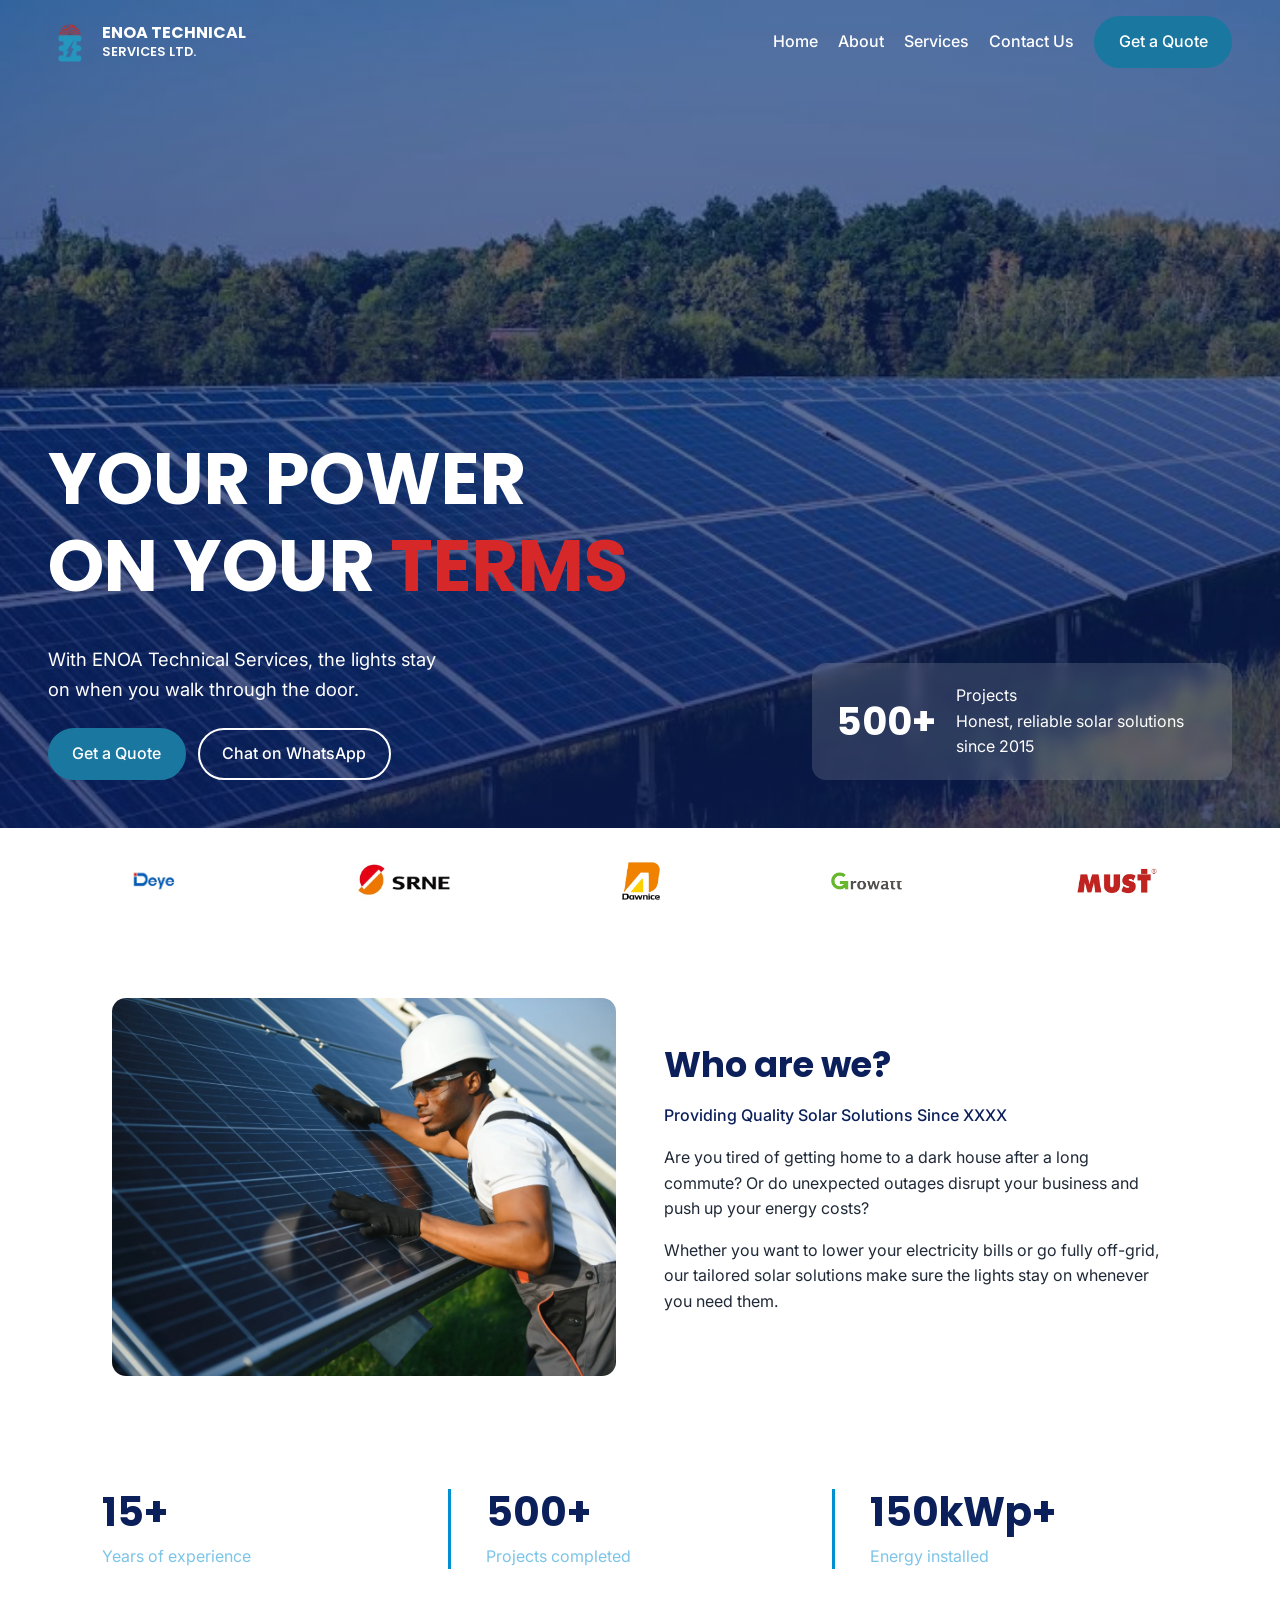
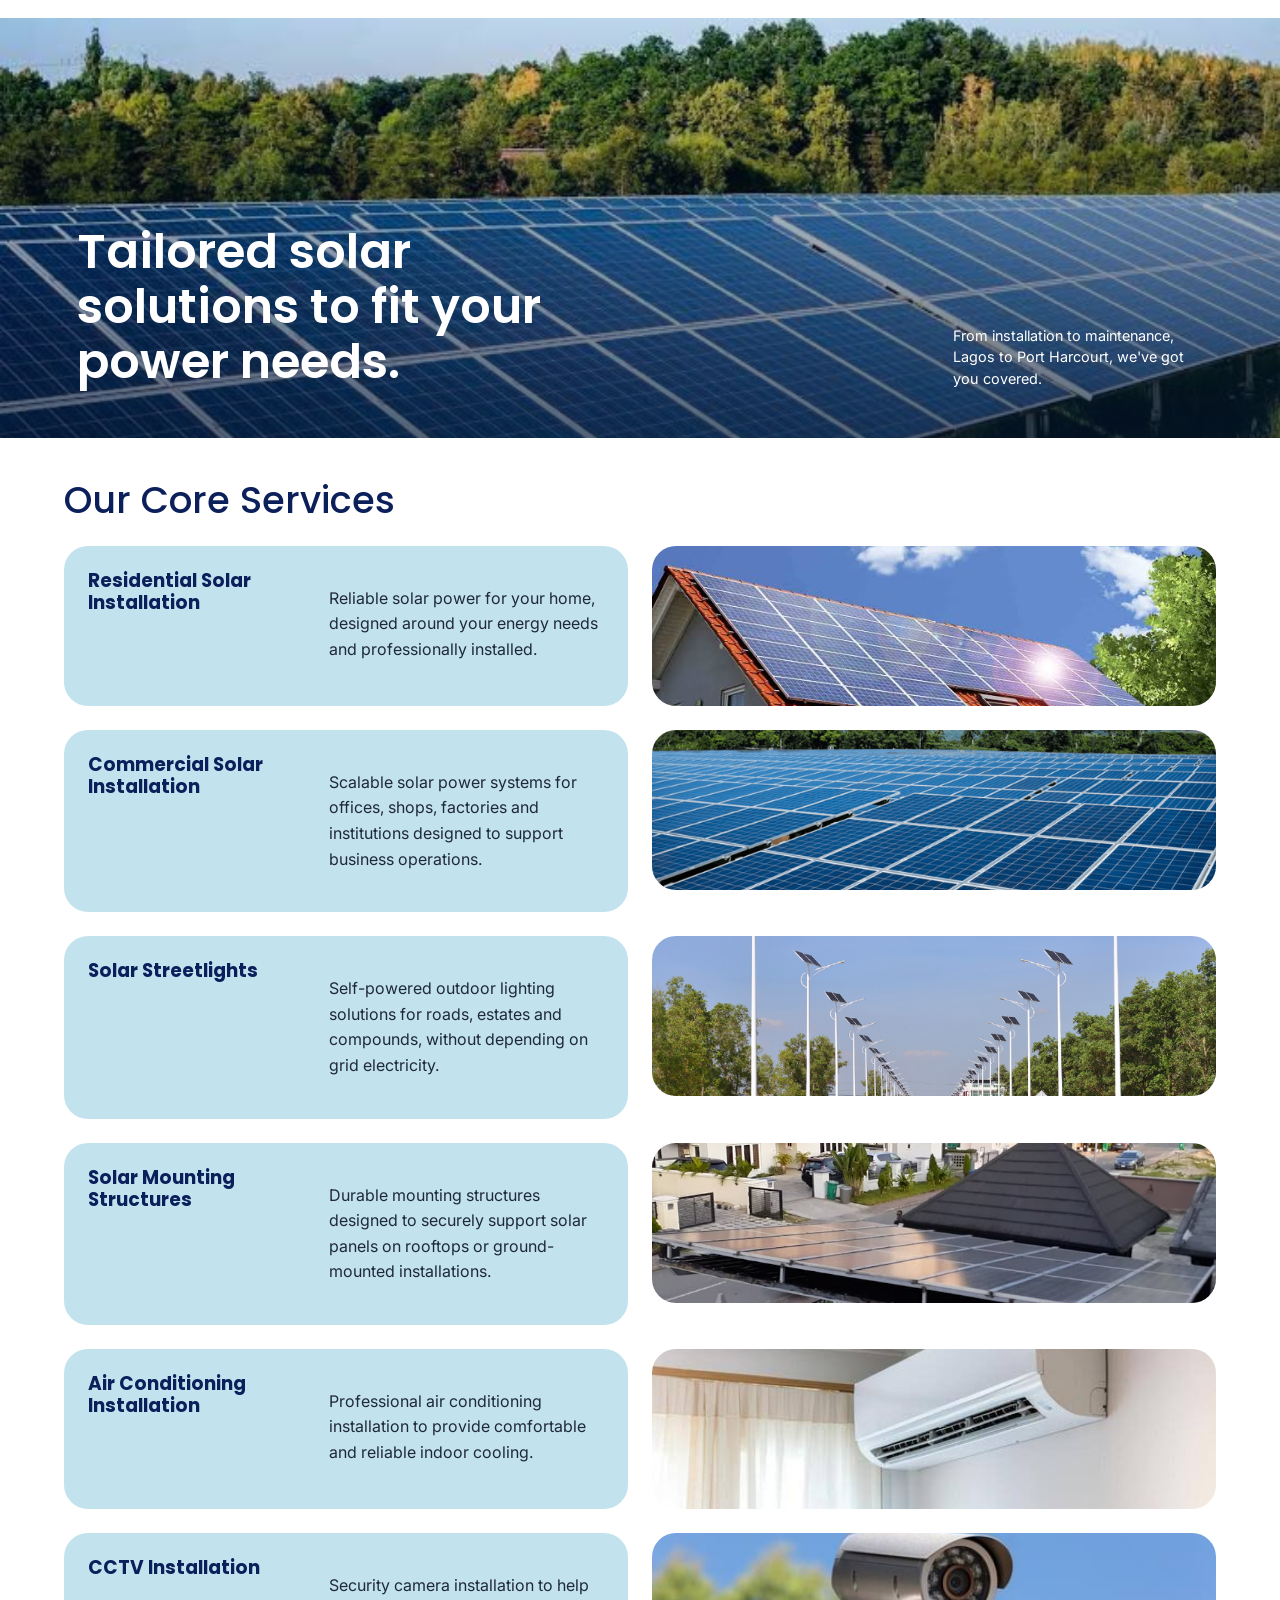
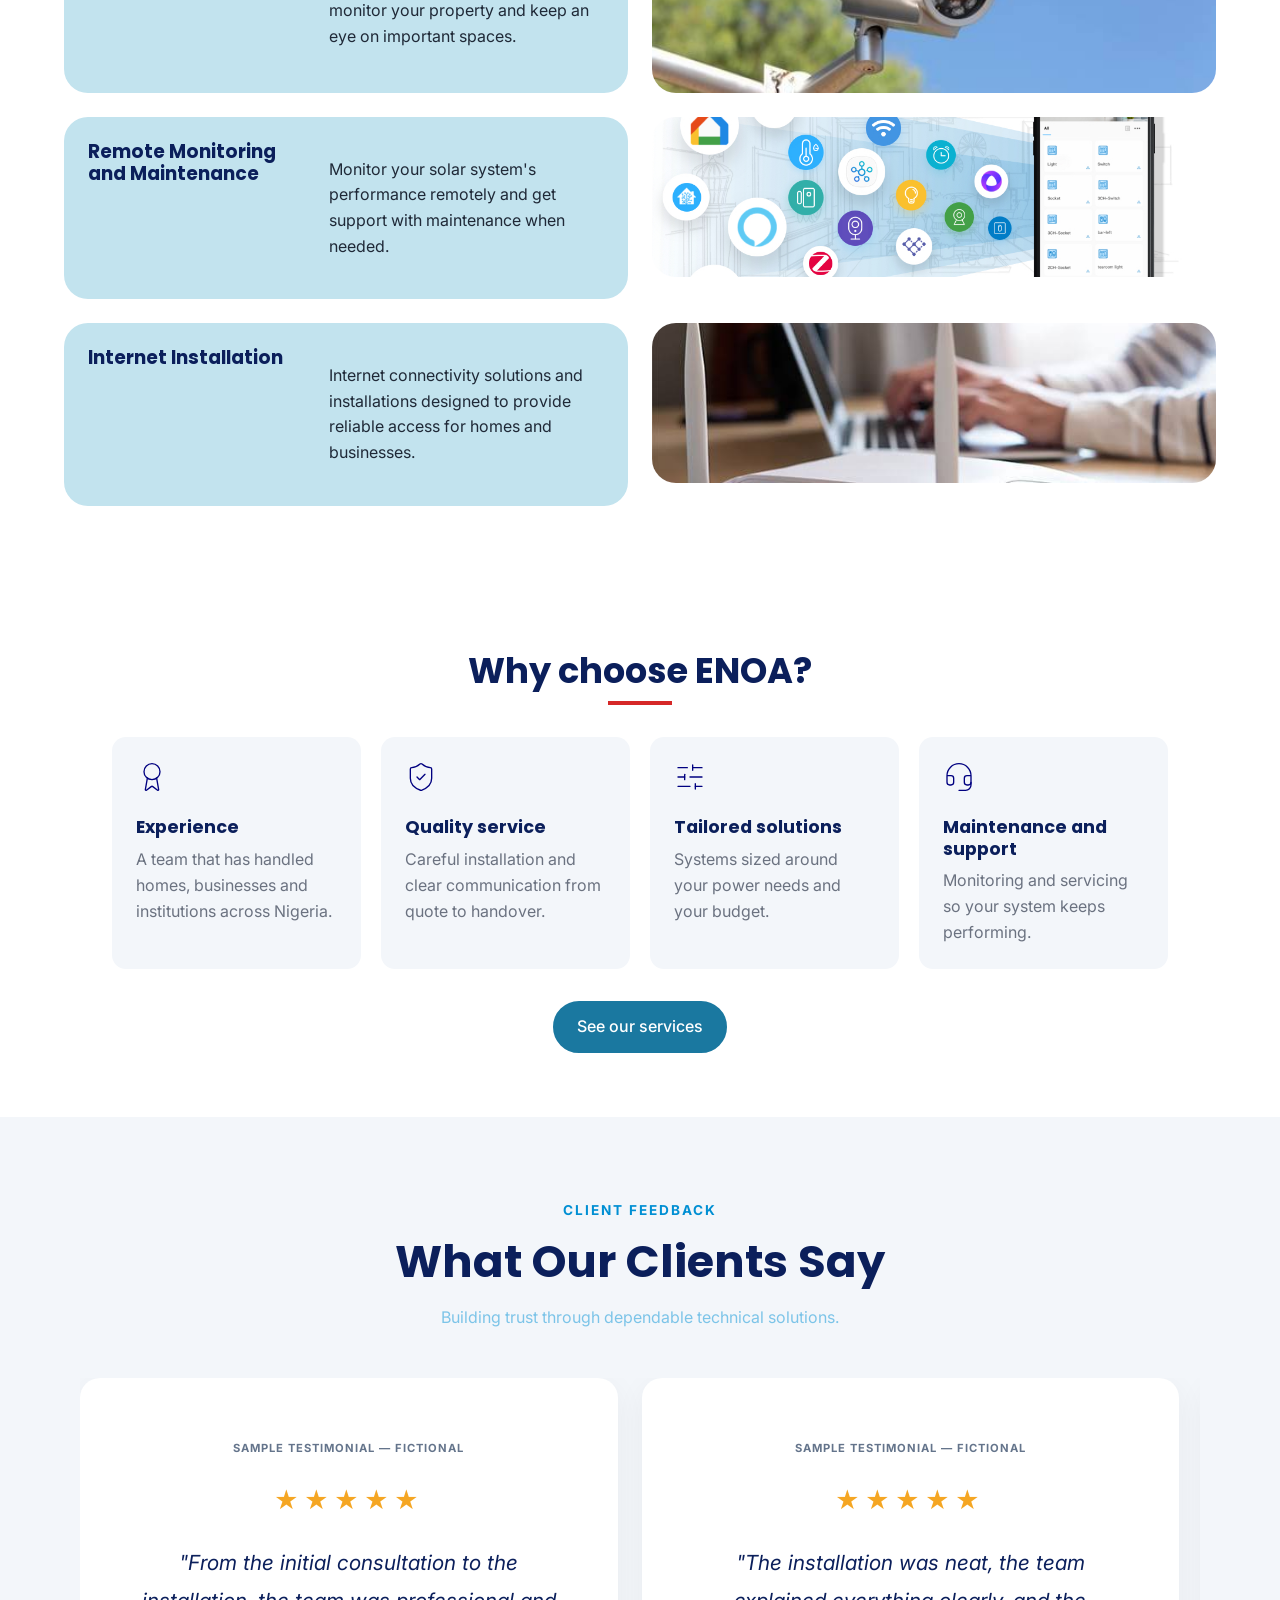
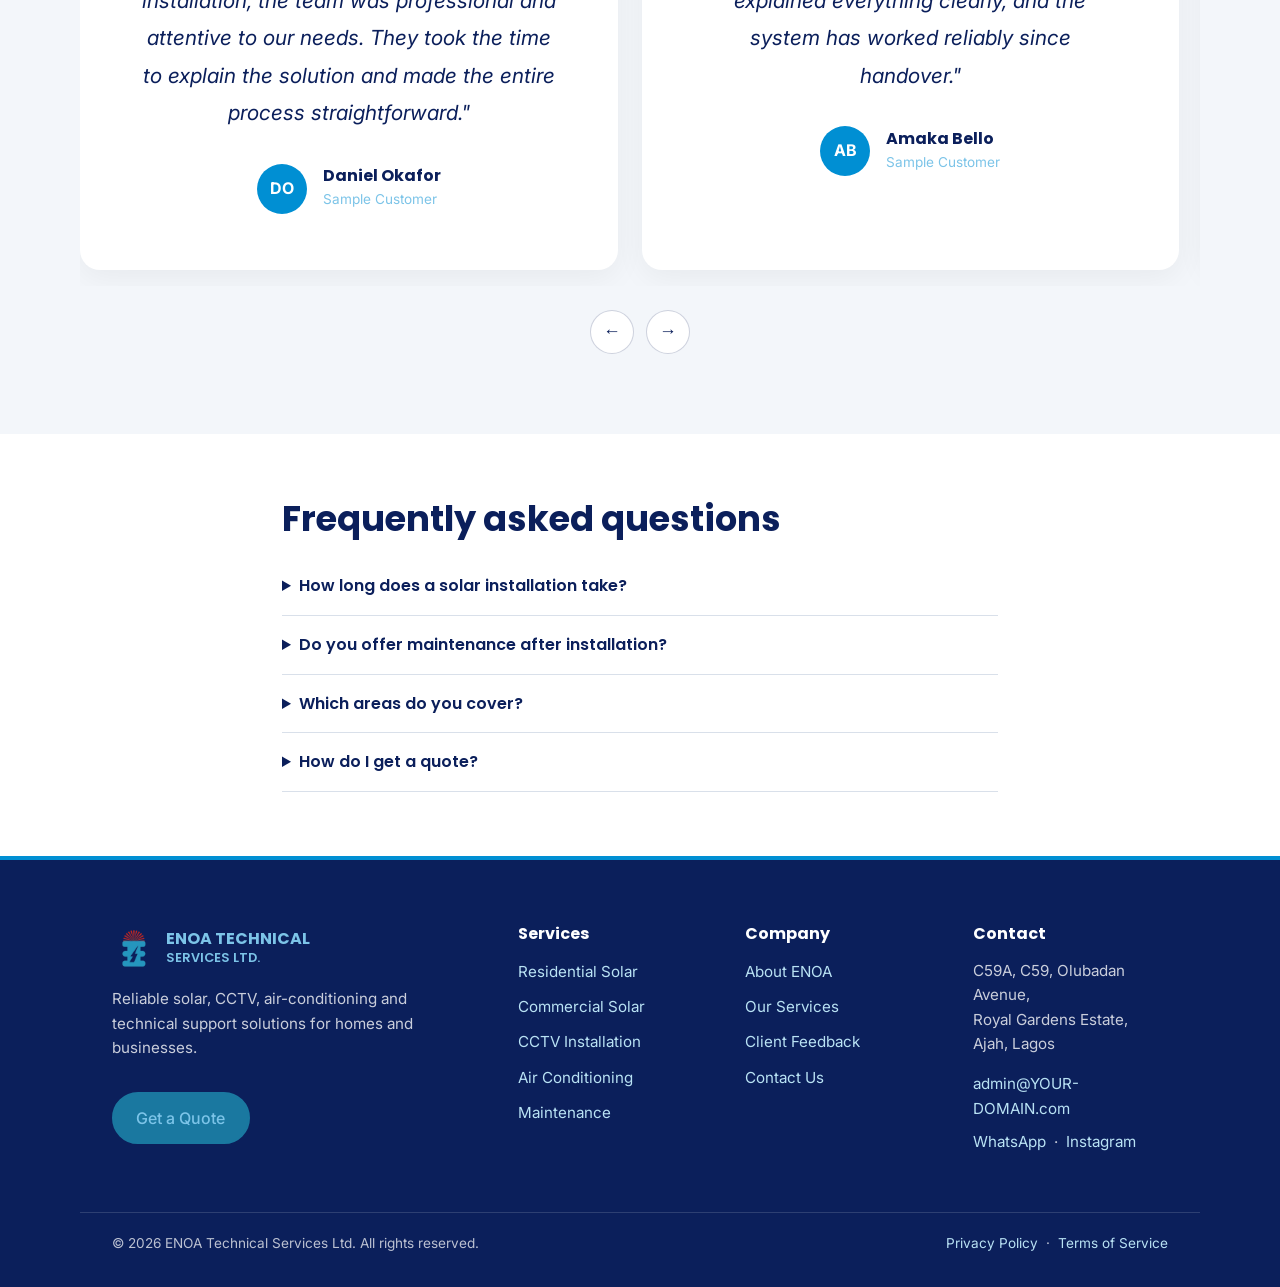
==== index.html @ 6d415948 "Add files via upload" ====
<!DOCTYPE html>
<html lang="en">
<head>
  <meta charset="UTF-8">
  <meta name="viewport" content="width=device-width, initial-scale=1">
  <title>Solar, CCTV and AC Installation in Lagos | ENOA Technical Services</title>
  <meta name="description" content="Residential and commercial solar installation in Lagos, plus CCTV, AC and maintenance. Get a free quote from ENOA Technical Services Ltd.">
  <link rel="preconnect" href="https://fonts.googleapis.com">
  <link rel="preconnect" href="https://fonts.gstatic.com" crossorigin>
  <link href="https://fonts.googleapis.com/css2?family=Inter:wght@400;500&family=Poppins:wght@600;700&display=swap" rel="stylesheet">
  <link rel="stylesheet" href="styles.css">

  <!-- CONFIRM: phone, domain and address before going live -->
  <script type="application/ld+json">
  {
    "@context": "https://schema.org",
    "@type": "LocalBusiness",
    "name": "ENOA Technical Services Ltd",
    "url": "https://YOUR-DOMAIN.com",
    "telephone": "+234-XXX-XXX-XXXX",
    "address": {
      "@type": "PostalAddress",
      "streetAddress": "C59A, C59, Olubadan Avenue, Royal Gardens Estate",
      "addressLocality": "Ajah",
      "addressRegion": "Lagos",
      "addressCountry": "NG"
    }
  }
  </script>
</head>
<body>

  <header class="site-header">
    <a class="brand" href="index.html">
      <img src="images/enoa-logo.png" alt="ENOA Technical Services logo" width="44" height="44">
      <span>ENOA TECHNICAL<br><small>SERVICES LTD.</small></span>
    </a>
    <!-- Mobile menu button -->
    <button class="menu-toggle" aria-label="Open navigation"
            aria-expanded="false" aria-controls="main-nav">
      <span></span>
      <span></span>
      <span></span>
    </button>

    <!-- Background overlay -->
    <div class="nav-overlay"></div>

    <!-- Navigation sidebar -->
    <nav id="main-nav" class="main-nav" aria-label="Main">

      <button class="menu-close" aria-label="Close navigation">
        &times;
      </button>

      <a href="index.html">Home</a>
      <a href="index.html#about">About</a>
      <a href="services.html">Services</a>
      <a href="contact.html">Contact Us</a>
      <a class="btn" href="contact.html">Get a Quote</a>

    </nav>
  </header>

  <main>
    <section class="hero">
      <div class="hero-text">
        <h1>Your power<br>on your <span>terms</span></h1>
        <p>With ENOA Technical Services, the lights stay on when you walk through the door.</p>
        <div class="hero-actions">
          <a class="btn" href="contact.html">Get a Quote</a>
          <a class="btn btn-outline" href="https://wa.me/234XXXXXXXXXX">Chat on WhatsApp</a>
        </div>
      </div>
      <!-- CONFIRM: project count and the year the company started -->
      <div class="hero-card">
        <strong>500+</strong>
        <span>Projects<br>Honest, reliable solar solutions since 2015</span>
      </div>
    </section>

    <section class="brands" aria-label="Brands we work with">
      <!-- CONFIRM: ENOA works with these brands and may show their logos -->
      <img src="images/deye-logo.jpeg" alt="Deye">
      <img src="images/srne-logo.jpeg" alt="SRNE">
      <img src="images/dawnice-logo.jpeg" alt="Dawnice">
      <img src="images/growatt-logo.jpeg" alt="Growatt">
      <img src="images/must-logo.jpeg" alt="MUST">
    </section>

    <section class="section about">
      <div class="about-image" id="about">
        <img src="images/about-img.webp" alt="ENOA technician installing solar panels on a rooftop in Lagos" loading="lazy">
      </div>
      <div class="about-text">
        <h2>Who are we?</h2>
        <!-- CONFIRM: replace this claim with something factual -->
        <p class="kicker">Providing Quality Solar Solutions Since XXXX</p>
        <p>Are you tired of getting home to a dark house after a long commute? Or do unexpected outages disrupt your business and push up your energy costs?</p>
        <p>Whether you want to lower your electricity bills or go fully off-grid, our tailored solar solutions make sure the lights stay on whenever you need them.</p>
      </div>
    </section>

    <section class="stats" aria-label="ENOA in numbers">
      <!-- CONFIRM: all three figures and the dates they are counted to -->
      <div class="stat"><strong>15+</strong><span>Years of experience</span></div>
      <div class="stat"><strong>500+</strong><span>Projects completed</span></div>
      <div class="stat"><strong>150kWp+</strong><span>Energy installed</span></div>
    </section>

    

   <section class="services" id="services">
        <!-- Services banner -->
        <div class="services-hero">
            <div class="services-hero-content">
                <p class="services-location">
                    From installation to maintenance,
                    Lagos to Port Harcourt, we've got you covered.
                </p>

                <h1>
                    Tailored solar solutions to fit
                    <span>your power needs.</span>
                </h1>
            </div>
        </div>

        <!-- Core services -->
        <div class="services-container">

            <h2 class="services-heading">Our Core Services</h2>

            <div class="services-list">

            <!-- Residential Solar -->
            <article class="service-item">
                <div class="service-description">
                <h3>Residential Solar Installation</h3>
                <p>
                    Reliable solar power for your home, designed around
                    your energy needs and professionally installed.
                </p>
                </div>

                <div class="service-image">
                <img
                    src="images/residential-solar-installation.jfif"
                    alt="Solar panels installed on a residential rooftop"
                    loading="lazy"
                >
                </div>
            </article>

      <!-- Commercial Solar -->
      <article class="service-item">
        <div class="service-description">
          <h3>Commercial Solar Installation</h3>
          <p>
            Scalable solar power systems for offices, shops,
            factories and institutions designed to support
            business operations.
          </p>
        </div>

        <div class="service-image">
          <img
            src="images/commercial-solar-installation.png"
            alt="Large commercial solar panel installation"
            loading="lazy"
          >
        </div>
      </article>

      <!-- Solar Streetlights -->
      <article class="service-item">
        <div class="service-description">
          <h3>Solar Streetlights</h3>
          <p>
            Self-powered outdoor lighting solutions for roads,
            estates and compounds, without depending on
            grid electricity.
          </p>
        </div>

        <div class="service-image">
          <img
            src="images/Solar-Street-Light.jpg"
            alt="Solar-powered streetlights"
            loading="lazy"
          >
        </div>
      </article>

      <!-- Solar Mounting Structures -->
      <article class="service-item">
        <div class="service-description">
          <h3>Solar Mounting Structures</h3>
          <p>
            Durable mounting structures designed to securely
            support solar panels on rooftops or ground-mounted
            installations.
          </p>
        </div>

        <div class="service-image">
          <img
            src="images/solar-carport.avif"
            alt="Solar panel mounting structure"
            loading="lazy"
          >
        </div>
      </article>

      <!-- AC Installation -->
      <article class="service-item">
        <div class="service-description">
          <h3>Air Conditioning Installation</h3>
          <p>
            Professional air conditioning installation to
            provide comfortable and reliable indoor cooling.
          </p>
        </div>

        <div class="service-image">
          <img
            src="images/ac-installation.jfif"
            alt="Wall-mounted air conditioning unit"
            loading="lazy"
          >
        </div>
      </article>

      <!-- CCTV -->
      <article class="service-item">
        <div class="service-description">
          <h3>CCTV Installation</h3>
          <p>
            Security camera installation to help monitor
            your property and keep an eye on important spaces.
          </p>
        </div>

        <div class="service-image">
          <img
            src="images/cctv.jfif"
            alt="Installed CCTV security cameras"
            loading="lazy"
          >
        </div>
      </article>

      <!-- Remote Monitoring -->
      <article class="service-item">
        <div class="service-description">
          <h3>Remote Monitoring and Maintenance</h3>
          <p>
            Monitor your solar system's performance remotely
            and get support with maintenance when needed.
          </p>
        </div>

        <div class="service-image">
          <img
            src="images/eWeLink-Camera-Plan.webp"
            alt="Solar system remote monitoring interface"
            loading="lazy"
          >
        </div>
      </article>

      <!-- Internet Installation -->
      <article class="service-item">
        <div class="service-description">
          <h3>Internet Installation</h3>
          <p>
            Internet connectivity solutions and installations
            designed to provide reliable access for homes
            and businesses.
          </p>
        </div>

        <div class="service-image">
          <img
            src="images/internet-installation.jfif"
            alt="Internet networking equipment installation"
            loading="lazy"
          >
        </div>
      </article>

    </div>
  </div>

</section>

    <section class="section why">
      <h2>Why choose ENOA?</h2>
      <div class="cards">
        <article>
            <img src="images/icons/award.svg" alt="Experience" style="margin-bottom: 1.5rem;">
            <h3>Experience</h3>
            <p>A team that has handled homes, businesses and institutions across Nigeria.</p>
        </article>

        <article>
            <img src="images/icons/shield-check.svg" alt="Quality" style="margin-bottom: 1.5rem;">
            <h3>Quality service</h3>
            <p>Careful installation and clear communication from quote to handover.</p>
        </article>

        <article>
            <img src="images/icons/sliders-horizontal.svg" alt="Customized" style="margin-bottom: 1.5rem;">
            <h3>Tailored solutions</h3>
            <p>Systems sized around your power needs and your budget.</p>
        </article>

        <article>
            <img src="images/icons/headset.svg" alt="Support" style="margin-bottom: 1.5rem;">
            <h3>Maintenance and support</h3>
            <p>Monitoring and servicing so your system keeps performing.</p>
        </article>
      </div>
      <a class="btn" href="services.html">See our services</a>
    </section>

   <section class="testimonials" id="testimonials">
  <div class="testimonial-heading">
    <span class="section-label">CLIENT FEEDBACK</span>
    <h2>What Our Clients Say</h2>
    <p>Building trust through dependable technical solutions.</p>
  </div>

  <div class="testimonial-carousel">
    <ul class="testimonial-track" id="testimonial-track" tabindex="0" aria-label="Client testimonials">

      <li class="testimonial-card">
        <span class="sample-label">SAMPLE TESTIMONIAL — FICTIONAL</span>
        <div class="testimonial-stars" aria-label="5 out of 5 stars">★★★★★</div>
        <blockquote>
          "From the initial consultation to the installation, the team was
          professional and attentive to our needs. They took the time to
          explain the solution and made the entire process straightforward."
        </blockquote>
        <div class="testimonial-author">
          <div class="author-avatar">DO</div>
          <div class="author-info">
            <h3>Daniel Okafor</h3>
            <p>Sample Customer</p>
          </div>
        </div>
      </li>

      <li class="testimonial-card">
        <span class="sample-label">SAMPLE TESTIMONIAL — FICTIONAL</span>
        <div class="testimonial-stars" aria-label="5 out of 5 stars">★★★★★</div>
        <blockquote>
          "The installation was neat, the team explained everything clearly,
          and the system has worked reliably since handover."
        </blockquote>
        <div class="testimonial-author">
          <div class="author-avatar">AB</div>
          <div class="author-info">
            <h3>Amaka Bello</h3>
            <p>Sample Customer</p>
          </div>
        </div>
      </li>

      <li class="testimonial-card">
        <span class="sample-label">SAMPLE TESTIMONIAL — FICTIONAL</span>
        <div class="testimonial-stars" aria-label="5 out of 5 stars">★★★★★</div>
        <blockquote>
          "Our energy costs have reduced noticeably, and the support after
          installation has been excellent."
        </blockquote>
        <div class="testimonial-author">
          <div class="author-avatar">CE</div>
          <div class="author-info">
            <h3>Chidi Eze</h3>
            <p>Sample Customer</p>
          </div>
        </div>
      </li>

      <li class="testimonial-card">
        <span class="sample-label">SAMPLE TESTIMONIAL — FICTIONAL</span>
        <div class="testimonial-stars" aria-label="5 out of 5 stars">★★★★★</div>
        <blockquote>
          "They designed a system around our actual usage rather than selling
          us the largest package. Very professional service."
        </blockquote>
        <div class="testimonial-author">
          <div class="author-avatar">FN</div>
          <div class="author-info">
            <h3>Fatima Nwosu</h3>
            <p>Sample Customer</p>
          </div>
        </div>
      </li>

      <li class="testimonial-card">
        <span class="sample-label">SAMPLE TESTIMONIAL — FICTIONAL</span>
        <div class="testimonial-stars" aria-label="5 out of 5 stars">★★★★★</div>
        <blockquote>
          "The CCTV installation was completed quickly and the picture quality
          is excellent. We feel much more secure."
        </blockquote>
        <div class="testimonial-author">
          <div class="author-avatar">GA</div>
          <div class="author-info">
            <h3>George Adeyemi</h3>
            <p>Sample Customer</p>
          </div>
        </div>
      </li>

      <li class="testimonial-card">
        <span class="sample-label">SAMPLE TESTIMONIAL — FICTIONAL</span>
        <div class="testimonial-stars" aria-label="5 out of 5 stars">★★★★★</div>
        <blockquote>
          "Communication was clear from the site visit to commissioning. We
          always knew what was happening and when."
        </blockquote>
        <div class="testimonial-author">
          <div class="author-avatar">HO</div>
          <div class="author-info">
            <h3>Hauwa Ojo</h3>
            <p>Sample Customer</p>
          </div>
        </div>
      </li>

      <li class="testimonial-card">
        <span class="sample-label">SAMPLE TESTIMONIAL — FICTIONAL</span>
        <div class="testimonial-stars" aria-label="5 out of 5 stars">★★★★★</div>
        <blockquote>
          "Our office no longer loses productive hours during outages. The
          solar backup has been a major improvement."
        </blockquote>
        <div class="testimonial-author">
          <div class="author-avatar">IK</div>
          <div class="author-info">
            <h3>Ibrahim Kolo</h3>
            <p>Sample Customer</p>
          </div>
        </div>
      </li>

      <li class="testimonial-card">
        <span class="sample-label">SAMPLE TESTIMONIAL — FICTIONAL</span>
        <div class="testimonial-stars" aria-label="5 out of 5 stars">★★★★★</div>
        <blockquote>
          "The team was punctual, tidy, and respectful of our property. The
          final installation looks great."
        </blockquote>
        <div class="testimonial-author">
          <div class="author-avatar">JM</div>
          <div class="author-info">
            <h3>Joy Mensah</h3>
            <p>Sample Customer</p>
          </div>
        </div>
      </li>

      <li class="testimonial-card">
        <span class="sample-label">SAMPLE TESTIMONIAL — FICTIONAL</span>
        <div class="testimonial-stars" aria-label="5 out of 5 stars">★★★★★</div>
        <blockquote>
          "Their maintenance support gives us confidence that the system will
          continue performing well long after installation."
        </blockquote>
        <div class="testimonial-author">
          <div class="author-avatar">KT</div>
          <div class="author-info">
            <h3>Kunle Taiwo</h3>
            <p>Sample Customer</p>
          </div>
        </div>
      </li>

      <li class="testimonial-card">
        <span class="sample-label">SAMPLE TESTIMONIAL — FICTIONAL</span>
        <div class="testimonial-stars" aria-label="5 out of 5 stars">★★★★★</div>
        <blockquote>
          "A reliable company with practical advice. They helped us choose a
          solution that fits both our needs and budget."
        </blockquote>
        <div class="testimonial-author">
          <div class="author-avatar">LB</div>
          <div class="author-info">
            <h3>Linda Bassey</h3>
            <p>Sample Customer</p>
          </div>
        </div>
      </li>

    </ul>
  </div>

  <div class="testimonial-controls">
    <button
      type="button"
      class="carousel-button"
      data-carousel-prev
      aria-label="Previous testimonial"
    >
      ←
    </button>

    <button
      type="button"
      class="carousel-button"
      data-carousel-next
      aria-label="Next testimonial"
    >
      →
    </button>
  </div>
</section>

    <section class="section faq">
      <h2>Frequently asked questions</h2>
      <!-- CONFIRM: replace these sample answers with the boss's real answers -->
      <details>
        <summary>How long does a solar installation take?</summary>
        <p>It depends on the size of the system. We confirm the timeline in your quote after a site visit.</p>
      </details>
      <details>
        <summary>Do you offer maintenance after installation?</summary>
        <p>Yes. We provide servicing and remote monitoring so your system keeps performing.</p>
      </details>
      <details>
        <summary>Which areas do you cover?</summary>
        <p>We are based in Lagos and handle projects across Nigeria.</p>
      </details>
      <details>
        <summary>How do I get a quote?</summary>
        <p>Use the Get a Quote button or message us on WhatsApp, and we will arrange a site visit.</p>
      </details>
    </section>
  </main>

  <footer class="site-footer">
  <div class="footer-main">

    <div class="footer-brand">
      <a class="brand" href="index.html">
        <img
          src="images/enoa-logo.png"
          alt="ENOA Technical Services logo"
          width="44"
          height="44"
        >
        <span>
          ENOA TECHNICAL<br>
          <small>SERVICES LTD.</small>
        </span>
      </a>

      <p class="footer-tagline">
        Reliable solar, CCTV, air-conditioning and technical
        support solutions for homes and businesses.
      </p>

      <a class="btn footer-cta" href="contact.html">Get a Quote</a>
    </div>

    <nav class="footer-nav" aria-label="Footer">
      <div class="footer-column">
        <h3>Services</h3>
        <ul>
          <li><a href="services.html">Residential Solar</a></li>
          <li><a href="services.html">Commercial Solar</a></li>
          <li><a href="services.html">CCTV Installation</a></li>
          <li><a href="services.html">Air Conditioning</a></li>
          <li><a href="services.html">Maintenance</a></li>
        </ul>
      </div>

      <div class="footer-column">
        <h3>Company</h3>
        <ul>
          <li><a href="index.html#about">About ENOA</a></li>
          <li><a href="services.html">Our Services</a></li>
          <li><a href="index.html#testimonials">Client Feedback</a></li>
          <li><a href="contact.html">Contact Us</a></li>
        </ul>
      </div>

      <div class="footer-column">
        <h3>Contact</h3>
        <address>
          C59A, C59, Olubadan Avenue,<br>
          Royal Gardens Estate,<br>
          Ajah, Lagos
        </address>

        <p>
          <a href="mailto:admin@YOUR-DOMAIN.com">admin@YOUR-DOMAIN.com</a>
        </p>

        <p class="footer-social">
          <a href="https://wa.me/234XXXXXXXXXX">WhatsApp</a>
          <span aria-hidden="true">·</span>
          <a href="https://instagram.com/enoatechnicalservices">Instagram</a>
        </p>
      </div>
    </nav>

  </div>

  <div class="footer-bottom">
    <p>© <span id="year">2026</span> ENOA Technical Services Ltd. All rights reserved.</p>
    <p class="footer-legal">
      <a href="#">Privacy Policy</a>
      <span aria-hidden="true">·</span>
      <a href="#">Terms of Service</a>
    </p>
  </div>
</footer>
  <script src="script.js" defer></script>
</body>
</html>
---- styles.css ----
/* =========================================
   ENOA — Global styles
========================================= */

:root {
  --navy: #0B1F5B;
  --blue: #1A78A0;
  --blue-bright: #008FD3;
  --red: #D62828;
  --text: #1F2937;
  --muted: #6B7280;
  --light: #F3F6FA;
  --light-blue: #C2E3EE;
  --white: #FFFFFF;
  --link-dark: #7CC4E8;
  --link-on-dark: #B9E2F4;
  --border: #D9E0EA;
  --font-heading: 'Poppins', Arial, sans-serif;
  --font-body: 'Inter', Arial, sans-serif;
  --radius: 14px;
  --radius-large: 24px;
  --max: 1120px;
  --max-wide: 1400px;
  --gutter: clamp(1.5rem, 6vw, 5rem);
}


/* =========================================
   Base
========================================= */

*,
*::before,
*::after {
  box-sizing: border-box;
}

html {
  scroll-behavior: smooth;
}

body {
  margin: 0;
  font-family: var(--font-body);
  color: var(--text);
  background: var(--white);
  line-height: 1.6;
}

img {
  max-width: 100%;
  height: auto;
  display: block;
}

a {
  color: var(--blue);
}

h1,
h2,
h3 {
  font-family: var(--font-heading);
  color: var(--navy);
  line-height: 1.2;
  margin: 0 0 .5em;
}

h2 {
  font-size: clamp(1.6rem, 3vw, 2.2rem);
}

:focus-visible {
  outline: 3px solid var(--red);
  outline-offset: 2px;
}


/* =========================================
   Buttons
========================================= */

.btn {
  display: inline-block;
  padding: .7em 1.4em;
  border-radius: 999px;
  background: var(--blue);
  color: var(--white);
  font-weight: 500;
  text-decoration: none;
  border: 2px solid var(--blue);
  transition: background .2s, border-color .2s;
}

.btn:hover {
  background: var(--navy);
  border-color: var(--navy);
}

.btn-outline {
  background: transparent;
  border-color: var(--white);
}


/* =========================================
   Header and navigation
========================================= */

.site-header {
  position: absolute;
  inset: 0 0 auto 0;
  z-index: 10;
  display: flex;
  align-items: center;
  justify-content: space-between;
  flex-wrap: wrap;
  gap: .75rem;
  padding: 1rem clamp(1rem, 4vw, 3rem);
}

.brand {
  display: flex;
  align-items: center;
  gap: .6rem;
  color: var(--white);
  text-decoration: none;
  font-family: var(--font-heading);
  font-weight: 700;
  line-height: 1.1;
}

.brand small {
  font-weight: 600;
  font-size: .8em;
}

.site-header nav {
  display: flex;
  align-items: center;
  flex-wrap: wrap;
  gap: 1.25rem;
}

/* Navigation links: desktop and mobile */
.site-header .main-nav a:not(.btn) {
  color: var(--white);
  text-decoration: none;
  font-weight: 500;
  transition: color .3s ease;
}

.site-header .main-nav a:not(.btn):hover {
  color: var(--blue);
  text-decoration: none;
}

header nav a,
header nav a:hover,
header nav a:focus,
header nav a:active {
  text-decoration: none;
}


/* Mobile navigation */
.menu-toggle,
.menu-close,
.nav-overlay {
  display: none;
}

@media (max-width: 768px) {
  .menu-toggle {
    display: flex;
    flex-direction: column;
    justify-content: center;
    gap: 6px;
    width: 42px;
    height: 42px;
    padding: 8px;
    background: transparent;
    border: none;
    cursor: pointer;
    z-index: 1001;
  }

  .menu-toggle span {
    display: block;
    width: 26px;
    height: 3px;
    background: var(--navy);
    border-radius: 3px;
  }

  .nav-overlay {
    display: block;
    position: fixed;
    inset: 0;
    background: rgba(0, 0, 0, .5);
    z-index: 1000;
    opacity: 0;
    visibility: hidden;
    transition: opacity .3s ease, visibility .3s ease;
  }

  .main-nav {
    position: fixed;
    top: 0;
    right: 0;
    width: min(80%, 320px);
    height: 100dvh;
    padding: 5rem 2rem 2rem;
    background: var(--white);
    display: flex;
    flex-direction: column;
    align-items: flex-start;
    gap: 1.8rem;
    z-index: 1002;
    transform: translateX(100%);
    transition: transform .3s ease;
  }

  .main-nav a {
    color: var(--navy);
    text-decoration: none;
    font-size: 1rem;
  }

  .site-header .main-nav a:not(.btn) {
    color: var(--navy);
  }

  .site-header .main-nav a:not(.btn):hover {
    color: var(--blue);
  }

  .menu-close {
    display: block;
    position: absolute;
    top: 1.2rem;
    right: 1.5rem;
    background: none;
    border: none;
    font-size: 2rem;
    color: var(--navy);
    cursor: pointer;
  }

  .main-nav.active {
    transform: translateX(0);
  }

  .nav-overlay.active {
    opacity: 1;
    visibility: visible;
  }

  .main-nav .btn {
    display: inline-block;
    margin-top: .5rem;
  }

  body.nav-open {
    overflow: hidden;
  }
}


/* =========================================
   Home hero
========================================= */

.hero {
  position: relative;
  min-height: 92vh;
  display: flex;
  align-items: flex-end;
  justify-content: space-between;
  flex-wrap: wrap;
  gap: 2rem;
  padding: 8rem clamp(1rem, 4vw, 3rem) 3rem;
  background:
    linear-gradient(180deg, rgba(11, 31, 91, .55) 0%, rgba(11, 31, 91, .75) 100%),
    url('images/services-hero-img.jfif') center / cover no-repeat;
  color: var(--white);
}

.hero h1 {
  color: var(--white);
  font-size: clamp(2.4rem, 7vw, 4.5rem);
  text-transform: uppercase;
}

.hero h1 span {
  color: var(--red);
}

.hero p {
  max-width: 34ch;
  font-size: 1.15rem;
}

.hero-actions {
  display: flex;
  flex-wrap: wrap;
  gap: .75rem;
  margin-top: 1.5rem;
}

.hero-card {
  display: flex;
  align-items: center;
  gap: 1.25rem;
  padding: 1.25rem 1.5rem;
  max-width: 420px;
  border-radius: var(--radius);
  background: rgba(255, 255, 255, .14);
  backdrop-filter: blur(6px);
}

.hero-card strong {
  font-family: var(--font-heading);
  font-size: 2.4rem;
}


/* =========================================
   Brands
========================================= */

.brands {
  display: flex;
  flex-wrap: wrap;
  align-items: center;
  justify-content: space-around;
  gap: 1.5rem;
  padding: 2rem clamp(1rem, 4vw, 3rem);
}

.brands img {
  height: 42px;
  width: auto;
}


/* =========================================
   Sections
========================================= */

.section {
  max-width: var(--max);
  margin: 0 auto;
  padding: 4rem clamp(1rem, 4vw, 2rem);
}

.about {
  display: grid;
  grid-template-columns: 1fr 1fr;
  gap: 3rem;
  align-items: center;
}

.about-image img {
  border-radius: var(--radius);
  aspect-ratio: 4 / 3;
  object-fit: cover;
  width: 100%;
}

.kicker {
  font-weight: 500;
  color: var(--navy);
}


/* =========================================
   Stats
========================================= */

.stats {
  display: grid;
  grid-template-columns: repeat(3, 1fr);
  align-items: center;
  padding: 3rem clamp(1.5rem, 5vw, 4rem);
  background: var(--white);
  color: var(--navy);
  text-align: left;
}

.stat {
  position: relative;
  padding: 0 clamp(1rem, 3vw, 2.5rem);
}

.stat:not(:first-child)::before {
  content: "";
  position: absolute;
  left: 0;
  top: 50%;
  transform: translateY(-50%);
  height: 5rem;
  width: 3px;
  background: var(--blue-bright);
}

.stat strong {
  display: block;
  font-family: var(--font-heading);
  font-size: clamp(2rem, 4vw, 2.5rem);
  line-height: 1.2;
  margin-bottom: .5rem;
}

.stat span {
  display: block;
  color: var(--link-dark);
  font-size: 1rem;
}


/* =========================================
   Why choose
========================================= */

.why {
  text-align: center;
}

.why h2::after {
  content: "";
  display: block;
  width: 64px;
  height: 4px;
  margin: .6rem auto 0;
  background: var(--red);
}

.cards {
  display: grid;
  grid-template-columns: repeat(auto-fit, minmax(220px, 1fr));
  gap: 1.25rem;
  margin: 2rem 0;
  text-align: left;
}

.cards article {
  padding: 1.5rem;
  background: var(--light);
  border-radius: var(--radius);
}

.cards h3 {
  font-size: 1.1rem;
}

.cards p {
  margin: 0;
  color: var(--muted);
}


/* =========================================
   FAQ
========================================= */

.faq {
  max-width: 780px;
}

.faq details {
  border-bottom: 1px solid var(--border);
  padding: 1rem 0;
}

.faq summary {
  cursor: pointer;
  font-family: var(--font-heading);
  font-weight: 600;
  color: var(--navy);
}

.faq details p {
  margin: .75rem 0 0;
  color: var(--muted);
}


/* =========================================
   Footer
========================================= */

.site-footer {
  display: grid;
  grid-template-columns: repeat(auto-fit, minmax(200px, 1fr));
  gap: 2rem;
  padding: 3rem clamp(1rem, 4vw, 3rem);
  background: var(--navy);
  color: var(--white);
}

.site-footer h3 {
  color: var(--white);
  font-size: 1rem;
}

.site-footer p {
  margin: 0;
}

.site-footer a {
  color: var(--link-dark);
}


/* =========================================
   Services section
========================================= */

.services {
  width: 100%;
  background: var(--white);
}

.services-hero {
  position: relative;
  min-height: 420px;
  display: flex;
  align-items: flex-end;
  padding: 3rem clamp(1.5rem, 6vw, 5rem);
  background:
    linear-gradient(to top, rgba(5, 25, 50, .65), rgba(5, 25, 50, .05)),
    url("images/services-hero-img.jfif");
  background-size: cover;
  background-position: center;
  color: var(--white);
}

.services-hero-content {
  width: 100%;
  display: flex;
  align-items: flex-end;
  justify-content: space-between;
  gap: 2rem;
}

.services-hero h1 {
  max-width: 550px;
  font-family: var(--font-heading);
  font-size: clamp(2rem, 4vw, 3rem);
  font-weight: 600;
  line-height: 1.15;
  margin: 0;
  color: var(--white);
}

.services-hero h2 span {
  display: block;
}

.services-location {
  max-width: 250px;
  font-size: .9rem;
  line-height: 1.5;
  margin: 0;
  order: 2;
}

.services-container {
  max-width: var(--max-wide);
  margin: 0 auto;
  padding: 1rem clamp(1.5rem, 5vw, 4rem) 5rem;
}

.services-heading {
  font-family: var(--font-heading);
  font-size: clamp(1.8rem, 3vw, 2.3rem);
  font-weight: 500;
  color: var(--navy);
  margin: 1.5rem 0;
}

.services-list {
  display: flex;
  flex-direction: column;
  gap: 1.5rem;
}

.service-item {
  display: grid;
  grid-template-columns: 1fr 1fr;
  gap: 1.5rem;
  align-items: start;
}

.service-description {
  display: grid;
  grid-template-columns: .9fr 1.1fr;
  align-items: start;
  gap: 1rem;
  min-height: 160px;
  background: var(--light-blue);
  padding: 1.5rem;
  border-radius: var(--radius-large);
}

.service-image {
  width: 100%;
  height: 160px;
  overflow: hidden;
  border-radius: var(--radius-large);
}

.service-image img {
  display: block;
  width: 100%;
  height: 100%;
  object-fit: cover;
  transition: transform .4s ease;
}

.service-image:hover img {
  transform: scale(1.04);
}


/* =========================================
   Testimonials
========================================= */

.testimonials {
  padding: 5rem clamp(1.5rem, 6vw, 5rem);
  background: var(--light);
  color: var(--navy);
  text-align: center;
}

.testimonial-heading {
  max-width: 650px;
  margin: 0 auto 3rem;
}

.section-label {
  color: var(--blue-bright);
  font-size: .85rem;
  font-weight: 700;
  letter-spacing: 2px;
}

.testimonial-heading h2 {
  font-family: var(--font-heading);
  font-size: clamp(2rem, 4vw, 2.8rem);
  margin: .75rem 0;
}

.testimonial-heading p {
  color: var(--link-dark);
  line-height: 1.6;
}

.testimonial-card {
  max-width: 800px;
  margin: 0 auto;
  padding: clamp(2rem, 5vw, 3.5rem);
  background: var(--white);
  border-radius: 20px;
  box-shadow: 0 8px 30px rgba(0, 0, 0, .05);
}

.sample-label {
  display: inline-block;
  margin-bottom: 1.5rem;
  color: #64748B;
  font-size: .7rem;
  font-weight: 700;
  letter-spacing: 1px;
}

.testimonial-stars {
  color: #F5A623;
  font-size: 1.5rem;
  letter-spacing: 5px;
  margin-bottom: 1.5rem;
}

.testimonial-card blockquote {
  max-width: 650px;
  margin: 0 auto 2rem;
  font-size: clamp(1.05rem, 2vw, 1.3rem);
  line-height: 1.8;
  font-style: italic;
}

.testimonial-author {
  display: flex;
  align-items: center;
  justify-content: center;
  gap: 1rem;
  text-align: left;
}

.author-avatar {
  width: 50px;
  height: 50px;
  display: grid;
  place-items: center;
  border-radius: 50%;
  background: var(--blue-bright);
  color: var(--white);
  font-weight: 700;
}

.author-info h3 {
  margin: 0 0 .25rem;
  font-size: 1rem;
}

.author-info p {
  margin: 0;
  color: var(--link-dark);
  font-size: .85rem;
}


/* =========================================
   Services and projects page
========================================= */

.services-page-hero {
  padding: 7rem clamp(2rem, 8vw, 7rem) 6rem;
  position: relative;
  isolation: isolate;
  display: flex;
  align-items: flex-end;
  min-height: clamp(430px, 65vh, 650px);
  overflow: hidden;
  background:
    url("images/services-hero-img.jfif") center / cover no-repeat,
    var(--navy);
  color: var(--white);
}

.services-page-hero__overlay {
  position: absolute;
  z-index: -1;
  inset: 0;
  background: linear-gradient(90deg, rgba(11, 31, 91, .92), rgba(11, 31, 91, .72) 48%, rgba(11, 31, 91, .2));
}

.services-page-hero__content {
  width: min(100%, 760px);
}

.services-page-hero .kicker {
  color: var(--link-on-dark);
}

.services-page-hero h1 {
  max-width: 720px;
  margin-bottom: 1rem;
  color: var(--white);
  font-size: clamp(2.5rem, 6vw, 4.5rem);
  letter-spacing: -.035em;
}

.services-page-hero h1 span {
  color: var(--red);
}

.services-page-hero__content > p:not(.kicker) {
  max-width: 600px;
  color: rgba(255, 255, 255, .9);
  font-size: clamp(1rem, 2vw, 1.15rem);
}

.services-intro {
  display: grid;
  grid-template-columns: minmax(0, 1.5fr) minmax(230px, .7fr);
  align-items: center;
  gap: 3rem;
}

.services-intro__text {
  max-width: 720px;
}

.services-intro__text h2 {
  max-width: 620px;
  font-size: clamp(1.8rem, 3.5vw, 2.7rem);
}

.services-intro__text p {
  color: var(--muted);
}

.services-intro__note {
  display: flex;
  align-items: flex-start;
  gap: 1rem;
  padding: 1.4rem;
  border-left: 4px solid var(--red);
  border-radius: 0 var(--radius) var(--radius) 0;
  background: var(--light);
}

.services-intro__note p {
  margin: 0;
  color: var(--muted);
  font-size: .93rem;
}

.services-intro__note strong {
  color: var(--navy);
}

.services-intro__note-mark {
  color: var(--blue-bright);
  font-size: 1.5rem;
  line-height: 1;
}

.service-directory {
  position: sticky;
  top: 0;
  z-index: 20;
  padding: .85rem var(--gutter);
  border-block: 1px solid var(--border);
  background: rgba(255, 255, 255, .96);
  backdrop-filter: blur(12px);
}

.service-directory__inner {
  display: flex;
  width: min(100%, var(--max));
  margin: auto;
  gap: .6rem;
  overflow-x: auto;
  scrollbar-width: thin;
}

.service-directory a {
  flex: 0 0 auto;
  padding: .55rem .9rem;
  border: 1px solid var(--border);
  border-radius: 999px;
  background: var(--white);
  color: var(--navy);
  font-size: .85rem;
  font-weight: 600;
  text-decoration: none;
  white-space: nowrap;
  transition: background .2s, color .2s;
}

.service-directory a:hover {
  border-color: var(--blue);
  background: var(--light);
}

.service-category {
  padding-top: 4.5rem;
}

.category-heading {
  display: flex;
  align-items: flex-end;
  justify-content: space-between;
  gap: 2rem;
  margin-bottom: 2.5rem;
}

.category-heading h2 {
  margin: 0;
  font-size: clamp(2rem, 4vw, 2.8rem);
}

.category-heading > p {
  max-width: 390px;
  margin: 0;
  color: var(--muted);
}

.service-block {
  display: grid;
  grid-template-columns: minmax(0, 1.05fr) minmax(0, .95fr);
  align-items: center;
  gap: clamp(2rem, 5vw, 4rem);
  padding-block: 2.5rem;
  scroll-margin-top: 5rem;
}

.service-block--reverse .service-block__visual {
  order: 2;
}

.service-block--reverse .service-block__content {
  order: 1;
}

.service-block__visual {
  position: relative;
  min-height: 300px;
  overflow: hidden;
  border-radius: var(--radius-large);
  background: var(--light);
}

.service-block__visual img {
  width: 100%;
  height: 100%;
  min-height: 300px;
  object-fit: cover;
  transition: transform .45s;
}

.service-block__visual:hover img {
  transform: scale(1.035);
}

.service-block__number {
  position: absolute;
  top: 1rem;
  left: 1rem;
  display: grid;
  width: 46px;
  height: 46px;
  place-items: center;
  border: 1px solid rgba(255, 255, 255, .55);
  border-radius: 50%;
  background: rgba(11, 31, 91, .85);
  color: var(--white);
  font-family: var(--font-heading);
  font-weight: 600;
}

.service-block__content {
  max-width: 520px;
}

.service-tag {
  display: inline-block;
  margin-bottom: .75rem;
  color: var(--blue);
  font-size: .78rem;
  font-weight: 700;
  letter-spacing: .12em;
  text-transform: uppercase;
}

.service-block__content h3 {
  margin-bottom: .85rem;
  font-size: clamp(1.6rem, 3vw, 2.15rem);
}

.service-block__content p {
  margin-bottom: 1.25rem;
  color: var(--muted);
}

.text-link {
  display: inline-flex;
  align-items: center;
  gap: .5rem;
  color: var(--blue);
  font-weight: 700;
  text-decoration: none;
}

.text-link span {
  transition: transform .2s;
}

.text-link:hover {
  color: var(--navy);
}

.text-link:hover span {
  transform: translateX(4px);
}

.project-group {
  margin: 0 0 2.5rem;
  padding: 1.5rem;
  border-radius: var(--radius-large);
  background: var(--light);
}

.project-group__heading {
  display: flex;
  align-items: baseline;
  justify-content: space-between;
  gap: 1rem;
  margin-bottom: 1.25rem;
}

.project-group__heading h4 {
  margin: 0;
  font-size: 1.1rem;
}

.project-group__heading > span {
  color: var(--muted);
  font-size: .8rem;
}

.project-grid {
  display: grid;
  grid-template-columns: repeat(2, minmax(0, 1fr));
  gap: 1.1rem;
}

.project-card {
  min-width: 0;
  overflow: hidden;
  border: 1px solid var(--border);
  border-radius: var(--radius);
  background: var(--white);
  transition: transform .25s, box-shadow .25s;
}

.project-card:hover {
  transform: translateY(-4px);
  box-shadow: 0 18px 42px rgba(11, 31, 91, .15);
}

.project-card > img {
  width: 100%;
  aspect-ratio: 16 / 9;
  object-fit: cover;
  background: #DCE4EC;
}

.project-card__body {
  padding: 1rem 1.1rem 1.2rem;
}

.project-card__type {
  display: inline-block;
  margin-bottom: .45rem;
  color: var(--blue);
  font-size: .72rem;
  font-weight: 700;
  letter-spacing: .08em;
  text-transform: uppercase;
}

.project-card__body h5 {
  margin: 0 0 .4rem;
  font-size: 1rem;
}

.project-card__body p {
  margin: 0;
  color: var(--muted);
  font-size: .85rem;
}


/* Dark secondary-services section */

.other-services {
  padding-block: 1rem 4rem;
  background: var(--navy);
}

.other-services .section {
  padding-block: 4.5rem;
}

.category-heading--light h2 {
  color: var(--white);
}

.category-heading--light > p {
  color: rgba(255, 255, 255, .72);
}

.category-heading--light .section-label {
  color: var(--link-on-dark);
}

.service-block--light .service-block__content h3 {
  color: var(--white);
}

.service-block--light .service-block__content p {
  color: rgba(255, 255, 255, .72);
}

.service-block--light .service-tag,
.service-block--light .text-link {
  color: var(--link-on-dark);
}

.service-block--light .text-link:hover {
  color: var(--white);
}

.project-group--dark {
  background: rgba(255, 255, 255, .08);
}

.project-group--dark .project-group__heading h4 {
  color: var(--white);
}

.project-group--dark .project-group__heading > span {
  color: rgba(255, 255, 255, .65);
}

.services-cta {
  padding: 5rem var(--gutter);
  background:
    linear-gradient(100deg, rgba(11, 31, 91, .96), rgba(11, 31, 91, .82)),
    url("images/hero-background-img.jpeg") center / cover no-repeat;
  color: var(--white);
  text-align: center;
}

.services-cta__content {
  width: min(100%, 700px);
  margin: auto;
}

.services-cta .section-label {
  color: var(--link-on-dark);
}

.services-cta h2 {
  color: var(--white);
  font-size: clamp(2rem, 4vw, 3rem);
}

.services-cta p {
  color: rgba(255, 255, 255, .82);
}

.services-cta .hero-actions {
  justify-content: center;
}


/* =========================================
   Contact / request-a-quote page
========================================= */

.contact-hero {
  position: relative;
  isolation: isolate;
  display: flex;
  align-items: flex-end;
  min-height: clamp(430px, 62vh, 620px);
  padding: 7rem clamp(1.5rem, 6vw, 5rem) 5rem;
  overflow: hidden;
  background:
    linear-gradient(180deg, rgba(11, 31, 91, .55) 0%, rgba(11, 31, 91, .75) 100%),
    url('images/services-hero-img.jfif') center / cover no-repeat;  color: var(--white);
}

.contact-hero__overlay {
  position: absolute;
  inset: 0;
  z-index: -1;
  
}

.contact-hero__content {
  width: min(100%, 760px);
}

.contact-hero .kicker {
  color: var(--link-on-dark);
}

.contact-hero h1 {
  max-width: 720px;
  margin-bottom: 1rem;
  color: var(--white);
  font-size: clamp(2.4rem, 6vw, 4.25rem);
  letter-spacing: -.035em;
}

.contact-hero h1 span {
  color: var(--red);
}

.contact-hero p:not(.kicker) {
  max-width: 610px;
  color: rgba(255, 255, 255, .9);
  font-size: clamp(1rem, 2vw, 1.15rem);
}

.contact-hero .hero-actions {
  margin-top: 1.75rem;
}

.contact-details {
  background: var(--white);
}

.contact-details__intro {
  max-width: 720px;
  margin-bottom: 2.5rem;
}

.contact-details__intro h2 {
  margin: .5rem 0 .75rem;
}

.contact-details__intro p {
  color: var(--muted);
}

.contact-cards {
  display: grid;
  grid-template-columns: repeat(auto-fit, minmax(240px, 1fr));
  gap: 1.25rem;
}

.contact-card {
  padding: 1.75rem;
  border-radius: var(--radius);
  background: var(--light);
}

.contact-card h3 {
  font-size: 1.1rem;
  margin-bottom: .65rem;
}

.contact-card p {
  margin: 0;
  color: var(--muted);
}

.contact-card a {
  font-weight: 600;
  text-decoration: none;
}

.contact-card a:hover {
  text-decoration: underline;
}

.contact-card address {
  font-style: normal;
  color: var(--muted);
}

.contact-card p.contact-card__note {
  margin-top: .65rem;
  font-size: .9rem;
}

.quote-section {
  background: var(--light);
}

.quote-section__intro {
  max-width: 720px;
  margin-bottom: 2.25rem;
}

.quote-section__intro h2 {
  margin: .5rem 0 .75rem;
}

.quote-section__intro p {
  color: var(--muted);
}

.quote-form {
  max-width: 900px;
  padding: clamp(1.5rem, 4vw, 2.75rem);
  border-radius: var(--radius);
  background: var(--white);
  box-shadow: 0 10px 34px rgba(11, 31, 91, .08);
}

.form-notice {
  margin: 0 0 2rem;
  padding: 1rem 1.15rem;
  border-left: 4px solid var(--red);
  border-radius: 0 var(--radius) var(--radius) 0;
  background: rgba(214, 40, 40, .07);
  color: var(--text);
  font-size: .95rem;
}

.form-notice strong {
  color: var(--red);
}

.form-fieldset {
  margin: 0 0 2rem;
  padding: 0;
  border: 0;
}

.form-fieldset legend {
  margin-bottom: 1.25rem;
  padding: 0;
  color: var(--navy);
  font-family: var(--font-heading);
  font-size: 1.25rem;
  font-weight: 600;
}

.form-grid {
  display: grid;
  grid-template-columns: repeat(2, minmax(0, 1fr));
  gap: 1.25rem;
}

.form-field {
  display: flex;
  flex-direction: column;
  min-width: 0;
}

.form-field--full {
  grid-column: 1 / -1;
}

.form-field label,
.radio-fieldset legend {
  margin-bottom: .45rem;
  color: var(--navy);
  font-weight: 600;
  font-size: .95rem;
}

.optional {
  color: var(--muted);
  font-weight: 400;
}

.quote-form input[type="text"],
.quote-form input[type="tel"],
.quote-form input[type="email"],
.quote-form select,
.quote-form textarea {
  width: 100%;
  padding: .8rem 1rem;
  border: 1px solid var(--border);
  border-radius: 10px;
  background: var(--white);
  color: var(--text);
  font-family: var(--font-body);
  font-size: 1rem;
  transition: border-color .2s, box-shadow .2s;
}

.quote-form textarea {
  resize: vertical;
  min-height: 150px;
}

.quote-form input:focus,
.quote-form select:focus,
.quote-form textarea:focus {
  border-color: var(--blue);
  box-shadow: 0 0 0 3px rgba(26, 120, 160, .15);
  outline: none;
}

.quote-form input:user-invalid,
.quote-form textarea:user-invalid,
.quote-form select:user-invalid {
  border-color: var(--red);
}

.field-hint {
  margin: .5rem 0 0;
  color: var(--muted);
  font-size: .88rem;
}

.radio-fieldset {
  border: 0;
  padding: 0;
  margin: 0;
}

.radio-options {
  display: flex;
  flex-wrap: wrap;
  gap: .75rem;
}

.radio-option {
  display: inline-flex;
  align-items: center;
  gap: .55rem;
  padding: .65rem 1rem;
  border: 1px solid var(--border);
  border-radius: 999px;
  background: var(--white);
  color: var(--text);
  font-weight: 500;
  cursor: pointer;
  transition: border-color .2s, background .2s;
}

.radio-option:hover {
  border-color: var(--blue);
  background: var(--light);
}

.radio-option input[type="radio"] {
  width: 1.05rem;
  height: 1.05rem;
  accent-color: var(--blue);
  margin: 0;
}

.radio-option:has(input[type="radio"]:checked) {
  border-color: var(--blue);
  background: rgba(26, 120, 160, .08);
  color: var(--navy);
}

.form-actions {
  display: flex;
  align-items: center;
  flex-wrap: wrap;
  gap: 1rem;
  margin-top: .5rem;
}

.form-actions .btn {
  border: 0;
  cursor: pointer;
  font-family: var(--font-body);
  font-size: 1rem;
}

.form-status {
  margin: 0;
  color: var(--muted);
  font-size: .95rem;
}

.visually-hidden {
  position: absolute;
  width: 1px;
  height: 1px;
  padding: 0;
  margin: -1px;
  overflow: hidden;
  clip: rect(0, 0, 0, 0);
  white-space: nowrap;
  border: 0;
}


/* =========================================
   Responsive: home layout
========================================= */

@media (max-width: 720px) {
  .about {
    grid-template-columns: 1fr;
    gap: 1.5rem;
  }

  .hero {
    min-height: 100vh;
    padding-top: 9rem;
  }

  .site-header nav {
    gap: .75rem;
    font-size: .95rem;
  }
}

@media (max-width: 600px) {
  .stats {
    grid-template-columns: 1fr;
    gap: 1.5rem;
    padding: 2rem 1.5rem;
  }

  .stat {
    padding: 0;
  }

  .stat:not(:first-child)::before {
    display: none;
  }

  .stat:not(:first-child) {
    border-top: 2px solid var(--blue-bright);
    padding-top: 1.5rem;
  }
}


/* =========================================
   Responsive: services
========================================= */

@media (max-width: 800px) {
  .services-intro {
    grid-template-columns: 1fr;
    gap: 1.5rem;
  }

  .services-intro__note {
    max-width: 520px;
  }

  .category-heading {
    align-items: flex-start;
    flex-direction: column;
    gap: .75rem;
  }

  .service-block,
  .service-block--reverse {
    grid-template-columns: 1fr;
    gap: 1.25rem;
  }

  .service-block--reverse .service-block__visual,
  .service-block--reverse .service-block__content {
    order: initial;
  }

  .service-block__visual,
  .service-block__visual img {
    min-height: 250px;
  }

  .service-block__content {
    max-width: 680px;
  }
}

@media (max-width: 768px) {
  .services-hero {
    min-height: 350px;
    padding: 2rem 1.5rem;
  }

  .services-hero-content {
    flex-direction: column;
    align-items: flex-start;
    gap: 1.5rem;
  }

  .services-location {
    order: 0;
    max-width: 280px;
  }

  .services-hero h2 {
    font-size: clamp(2rem, 7vw, 2.7rem);
  }

  .services-container {
    padding: 2rem 1.25rem 3rem;
  }

  .services-list {
    gap: 1.25rem;
  }

  .service-item {
    grid-template-columns: 1fr;
    gap: .75rem;
  }

  .service-description {
    grid-template-columns: 1fr 1.5fr;
    padding: 1.25rem;
    border-radius: 18px;
  }

  .service-image {
    min-height: 180px;
    border-radius: 18px;
  }

  .service-image img {
    min-height: 180px;
  }
}

@media (max-width: 560px) {
  .services-page-hero {
    min-height: 520px;
    padding-top: 6rem;
    padding-bottom: 3rem;
    background-position: 60% center;
  }

  .services-page-hero__overlay {
    background: linear-gradient(0deg, rgba(11, 31, 91, .95), rgba(11, 31, 91, .55));
  }

  .services-page-hero .hero-actions,
  .services-cta .hero-actions {
    align-items: stretch;
    flex-direction: column;
  }

  .services-page-hero .hero-actions .btn,
  .services-cta .hero-actions .btn {
    width: 100%;
  }

  .service-category {
    padding-top: 3rem;
  }

  .service-block {
    padding-block: 1.75rem;
  }

  .service-block__visual,
  .service-block__visual img {
    min-height: 220px;
  }

  .project-group {
    padding: 1rem;
  }

  .project-grid {
    grid-template-columns: 1fr;
  }

  .project-group__heading {
    align-items: flex-start;
    flex-direction: column;
    gap: .25rem;
  }

  .other-services .section {
    padding-block: 3rem;
  }

  .services-cta {
    padding-block: 3.5rem;
  }
}

@media (max-width: 480px) {
  .service-description {
    grid-template-columns: 1fr;
    gap: .5rem;
  }

  .service-description h3 {
    font-size: 1rem;
  }

  .service-description p {
    font-size: .875rem;
  }
}


/* =========================================
   Responsive: contact page
========================================= */

@media (max-width: 800px) {
  .contact-hero {
    min-height: 500px;
    padding-top: 6rem;
    padding-bottom: 3.5rem;
  }

  .contact-hero .hero-actions {
    flex-direction: column;
    align-items: stretch;
  }

  .contact-hero .hero-actions .btn {
    width: 100%;
    text-align: center;
  }

  .form-grid {
    grid-template-columns: 1fr;
  }
}

@media (max-width: 480px) {
  .quote-form {
    padding: 1.25rem;
  }

  .radio-options {
    flex-direction: column;
    align-items: stretch;
  }

  .radio-option {
    justify-content: flex-start;
  }
}


/* =========================================
   Reduced motion
========================================= */

@media (prefers-reduced-motion: reduce) {
  html {
    scroll-behavior: auto;
  }

  .btn,
  .service-image img,
  .service-block__visual img,
  .project-card,
  .text-link span,
  .quote-form input,
  .quote-form select,
  .quote-form textarea,
  .radio-option {
    transition: none;
  }
}

/* =========================================
   Testimonial carousel
========================================= */

.testimonial-carousel {
  max-width: 1120px;
  margin: 0 auto;
}

.testimonial-track {
  display: grid;
  grid-auto-flow: column;
  grid-auto-columns: min(100%, 800px);
  gap: 1.5rem;
  margin: 0;
  padding: 0 0 1rem;
  list-style: none;
  overflow-x: auto;
  scroll-snap-type: x mandatory;
  scrollbar-width: thin;
}

.testimonial-track li {
  margin: 0;
}

.testimonial-card {
  scroll-snap-align: center;
  height: 100%;
}

.testimonial-controls {
  display: flex;
  justify-content: center;
  gap: .75rem;
  margin-top: 1.5rem;
}

.carousel-button {
  width: 44px;
  height: 44px;
  display: grid;
  place-items: center;
  border: 1px solid rgba(11, 31, 91, .2);
  border-radius: 50%;
  background: var(--white);
  color: var(--navy);
  font-size: 1.1rem;
  cursor: pointer;
  transition: background .2s, color .2s, border-color .2s;
}

.carousel-button:hover {
  background: var(--navy);
  border-color: var(--navy);
  color: var(--white);
}

@media (min-width: 900px) {
  .testimonial-track {
    grid-auto-columns: min(48%, 800px);
  }
}


/* =========================================
   Footer
========================================= */

.site-footer {
  display: block;
  padding: 0;
  background: var(--navy);
  color: var(--white);
  border-top: 4px solid var(--blue-bright);
}

.footer-main {
  display: grid;
  grid-template-columns: minmax(260px, 1.1fr) minmax(0, 2fr);
  gap: 3rem;
  max-width: var(--max);
  margin: 0 auto;
  padding: 4rem clamp(1rem, 4vw, 2rem) 3rem;
}

.footer-brand {
  max-width: 340px;
}

.footer-brand .brand {
  margin-bottom: 1rem;
}

.footer-tagline {
  margin: 0 0 1.5rem;
  color: rgba(255, 255, 255, .78);
  font-size: .95rem;
  line-height: 1.6;
}

.footer-cta {
  margin-top: 2rem;
}

.footer-nav {
  display: grid;
  grid-template-columns: repeat(auto-fit, minmax(180px, 1fr));
  gap: 2rem;
}

.footer-column h3 {
  margin-bottom: 1rem;
  color: var(--white);
  font-size: 1rem;
}

.footer-column ul {
  margin: 0;
  padding: 0;
  list-style: none;
  display: grid;
  gap: .6rem;
}

.footer-column a {
  color: var(--link-on-dark);
  text-decoration: none;
  font-size: .95rem;
  transition: color .2s;
}

.footer-column a:hover {
  color: var(--white);
  text-decoration: none;
}

.footer-column address {
  font-style: normal;
  margin-bottom: 1rem;
  color: rgba(255, 255, 255, .78);
  font-size: .95rem;
  line-height: 1.6;
}

.footer-column p {
  margin: 0 0 .6rem;
  color: rgba(255, 255, 255, .78);
  font-size: .95rem;
}

.footer-social {
  display: flex;
  align-items: center;
  gap: .5rem;
}

.footer-bottom {
  display: flex;
  align-items: center;
  justify-content: space-between;
  flex-wrap: wrap;
  gap: .75rem;
  max-width: var(--max);
  margin: 0 auto;
  padding: 1.25rem clamp(1rem, 4vw, 2rem) 2rem;
  border-top: 1px solid rgba(255, 255, 255, .14);
  color: rgba(255, 255, 255, .72);
  font-size: .85rem;
}

.footer-bottom p {
  margin: 0;
}

.footer-legal {
  display: flex;
  align-items: center;
  gap: .5rem;
}

.footer-legal a {
  color: var(--link-on-dark);
  text-decoration: none;
}

.footer-legal a:hover {
  color: var(--white);
  text-decoration: underline;
}

@media (max-width: 900px) {
  .footer-main {
    grid-template-columns: 1fr;
    gap: 2.5rem;
  }
}

@media (max-width: 600px) {
  .footer-bottom {
    flex-direction: column;
    align-items: flex-start;
  }
}
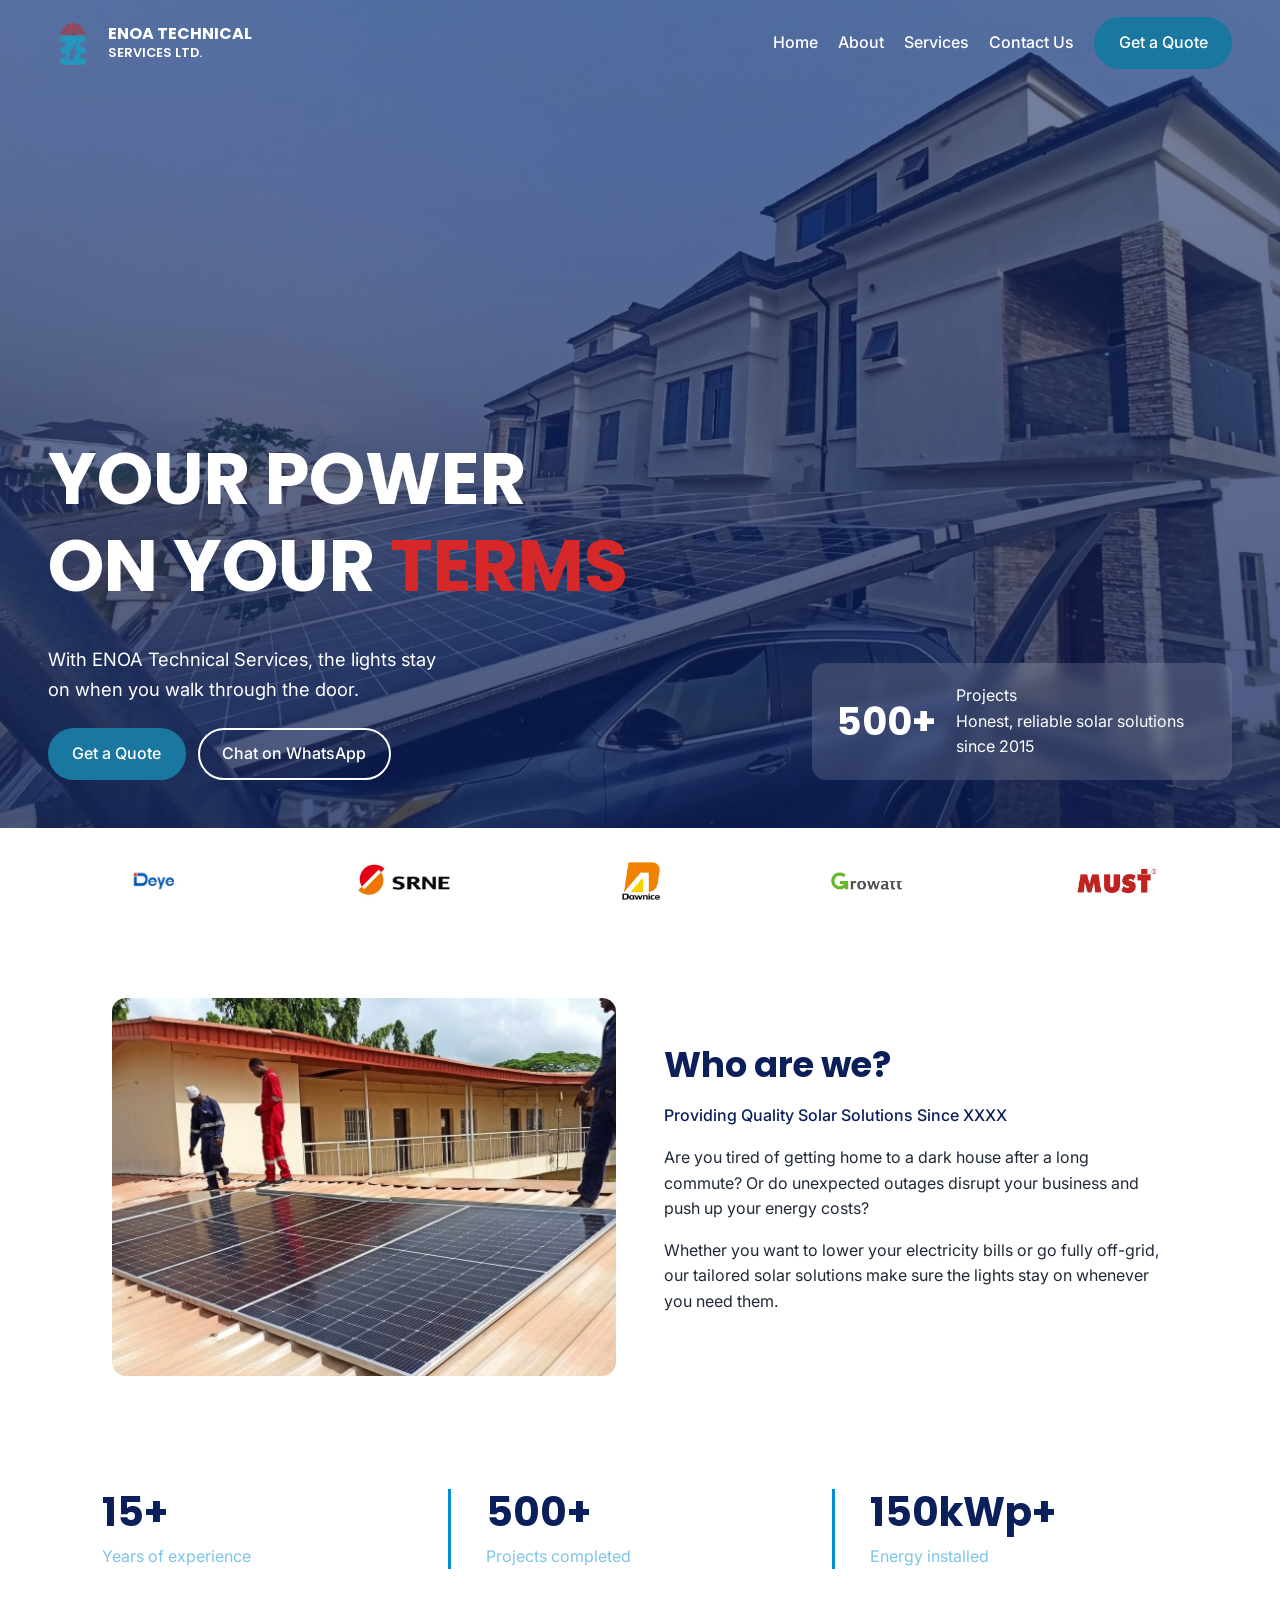
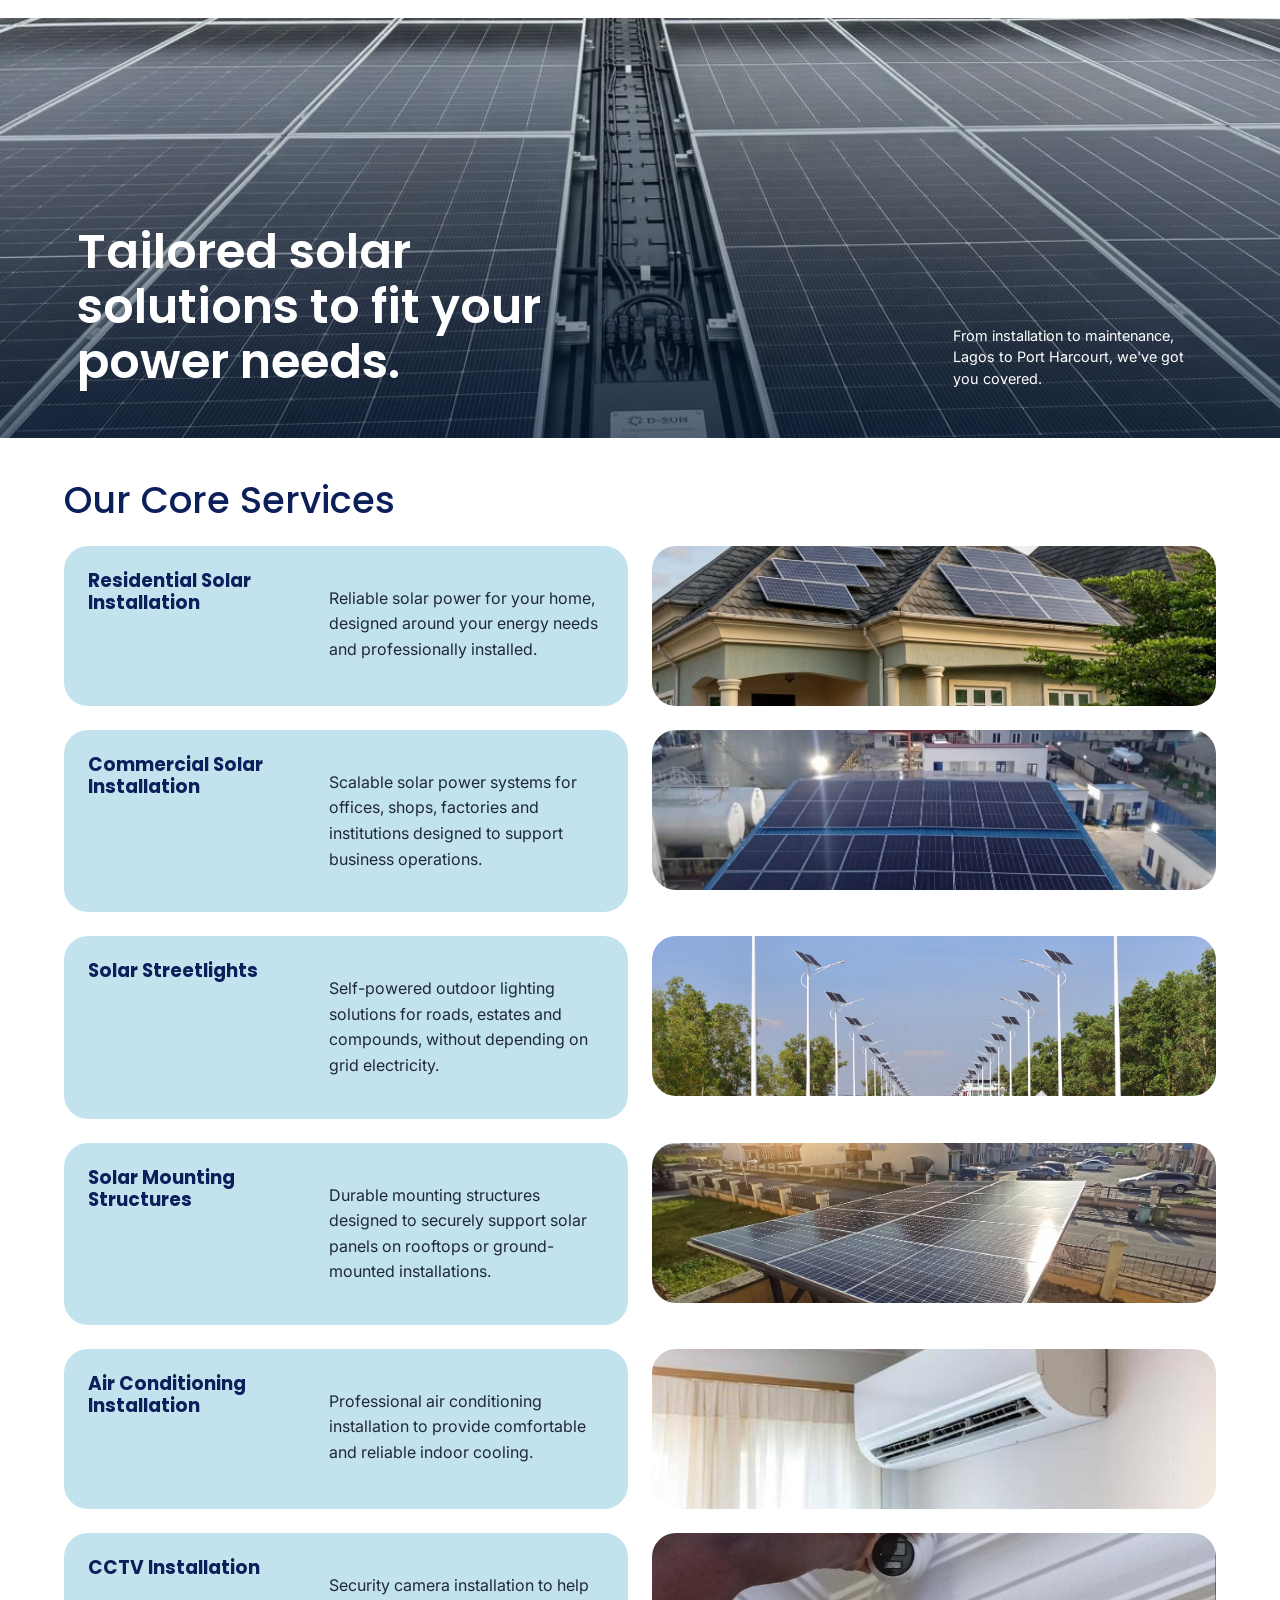
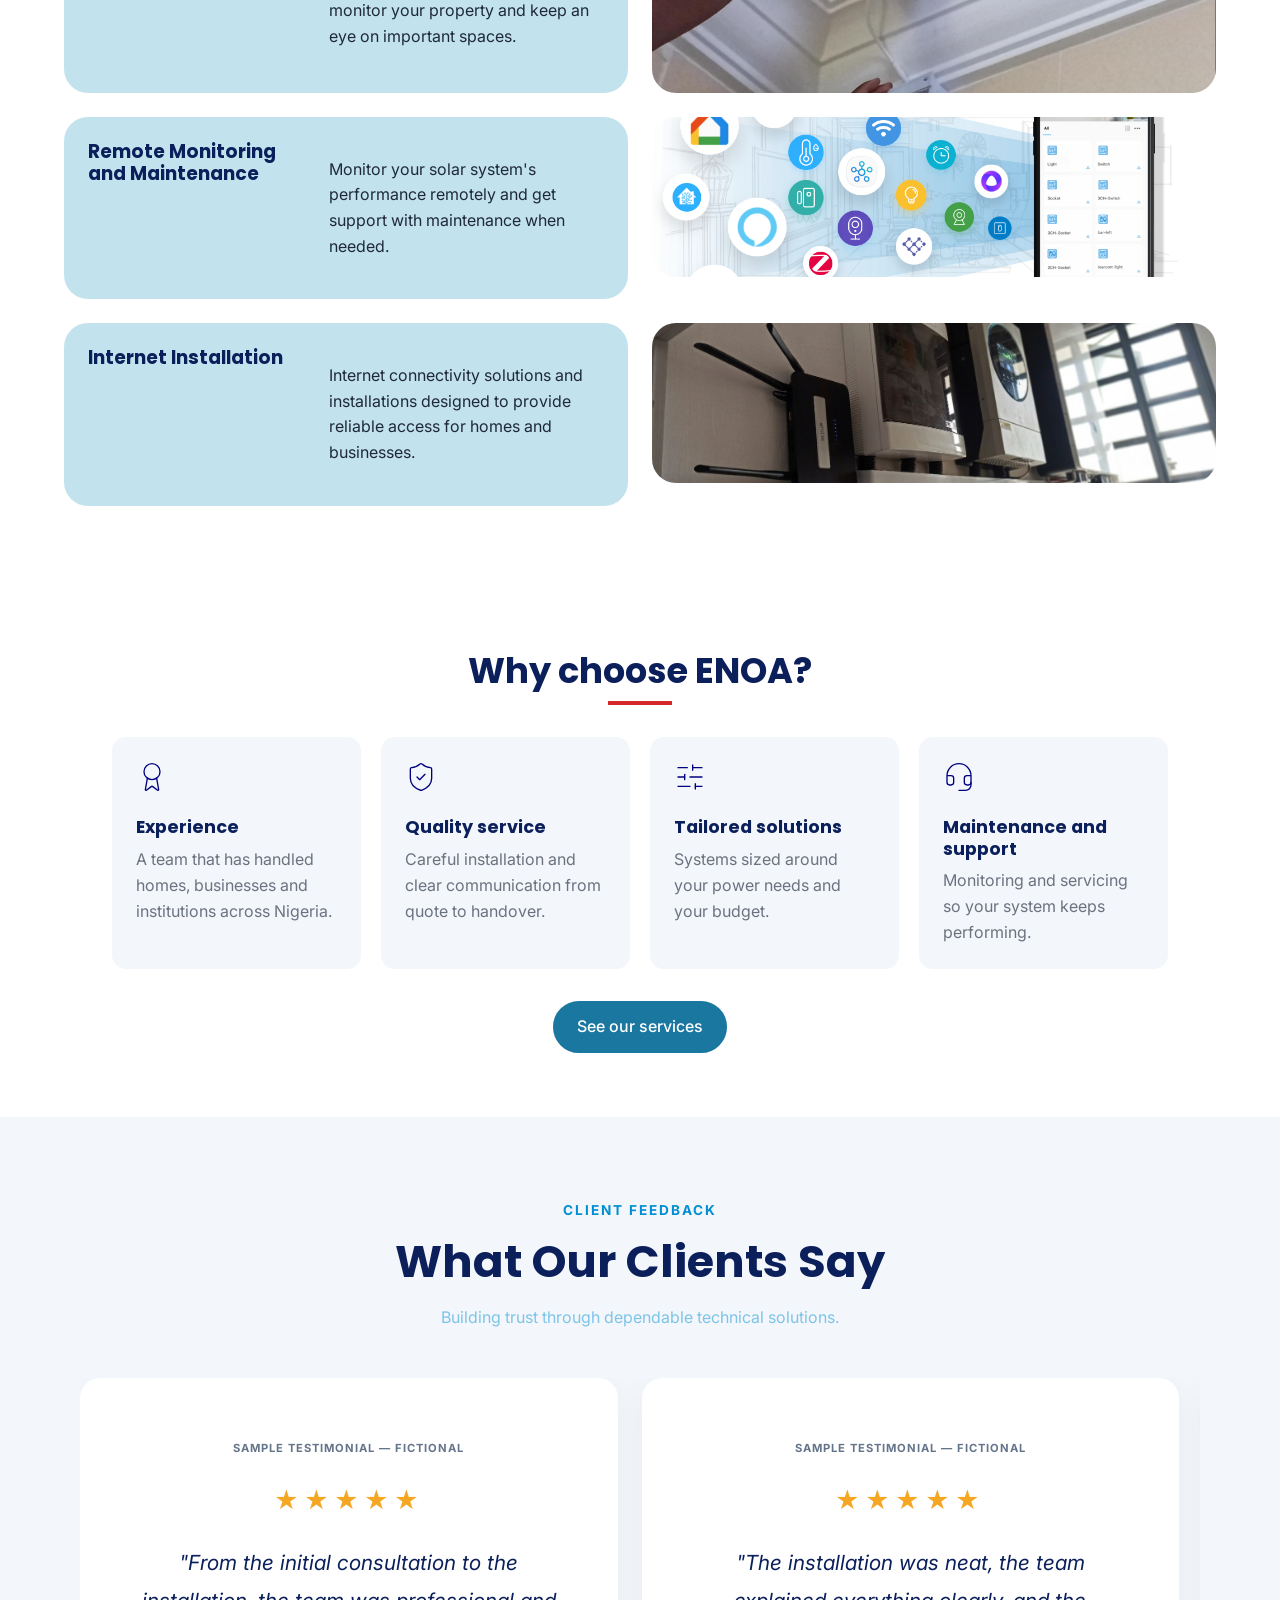
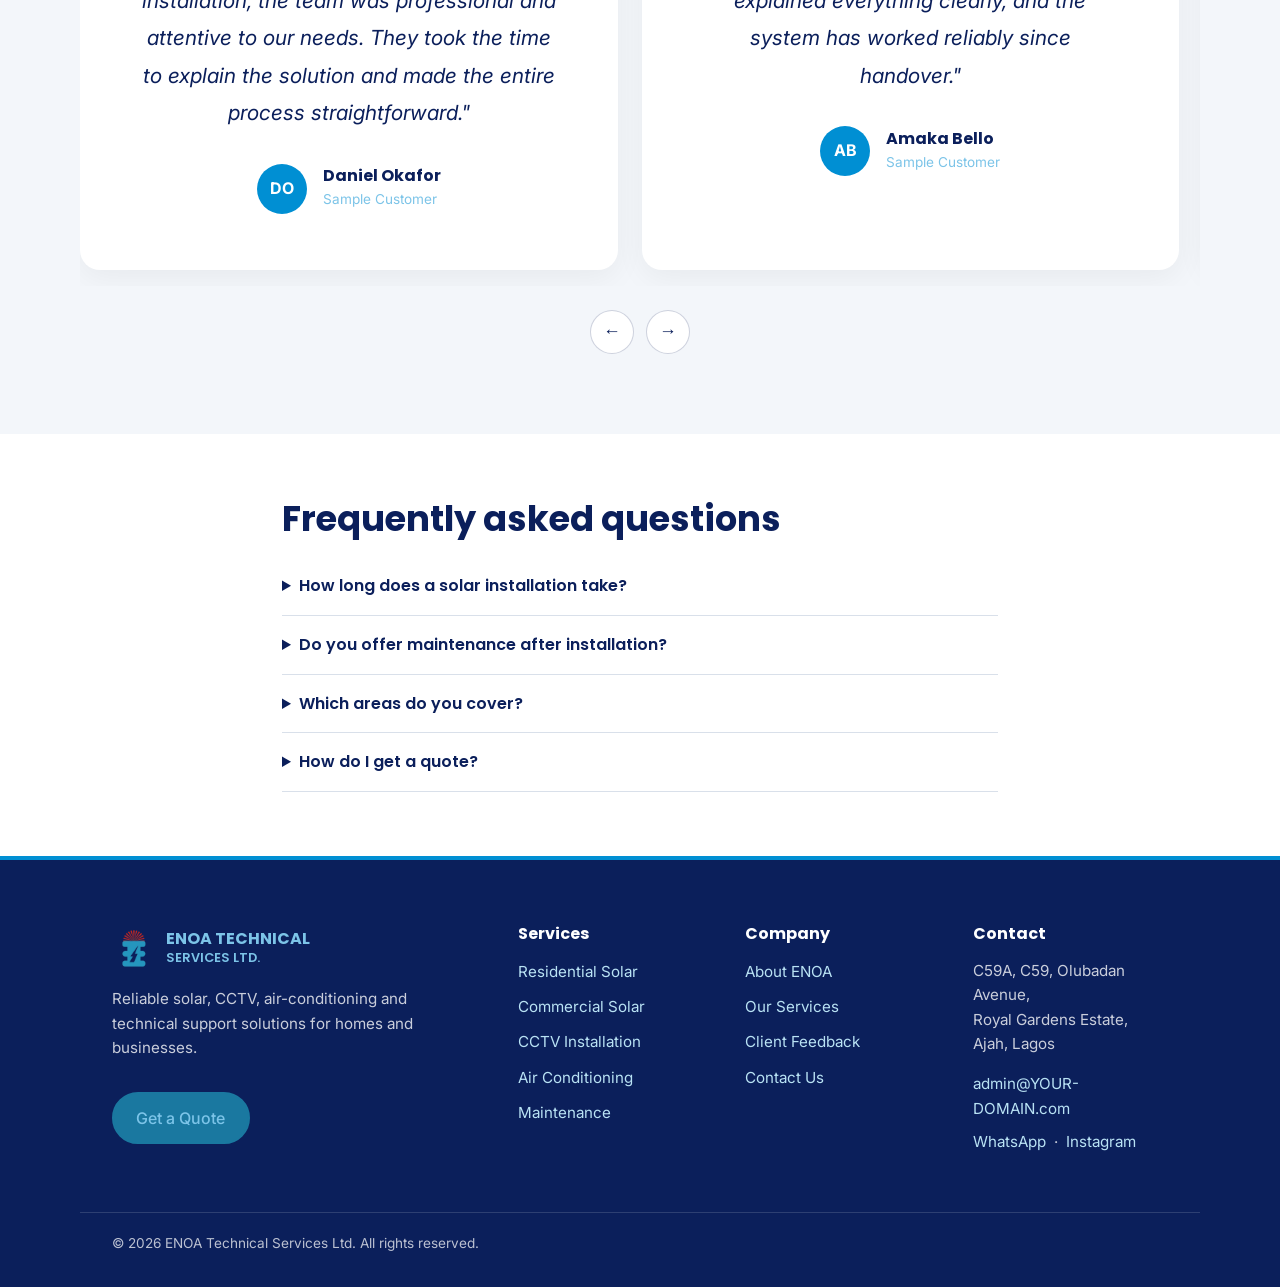
==== commit bc334e64: "Add files via upload" ====
--- a/index.html
+++ b/index.html
@@ -32,7 +32,7 @@
 
   <header class="site-header">
     <a class="brand" href="index.html">
-      <img src="images/enoa-logo.png" alt="ENOA Technical Services logo" width="44" height="44">
+      <img src="images/enoa-logo.png" alt="ENOA Technical Services logo" width="50" height="50">
       <span>ENOA TECHNICAL<br><small>SERVICES LTD.</small></span>
     </a>
     <!-- Mobile menu button -->
@@ -90,7 +90,7 @@
 
     <section class="section about">
       <div class="about-image" id="about">
-        <img src="images/about-img.webp" alt="ENOA technician installing solar panels on a rooftop in Lagos" loading="lazy">
+        <img src="images/about-img (1).jpg" alt="ENOA technician installing solar panels on a rooftop in Lagos" loading="lazy">
       </div>
       <div class="about-text">
         <h2>Who are we?</h2>
@@ -145,7 +145,7 @@
 
                 <div class="service-image">
                 <img
-                    src="images/residential-solar-installation.jfif"
+                    src="images/Residential-solar-installation.jpg"
                     alt="Solar panels installed on a residential rooftop"
                     loading="lazy"
                 >
@@ -165,7 +165,7 @@
 
         <div class="service-image">
           <img
-            src="images/commercial-solar-installation.png"
+            src="images/Commercial-solar-installation.jpg"
             alt="Large commercial solar panel installation"
             loading="lazy"
           >
@@ -205,7 +205,7 @@
 
         <div class="service-image">
           <img
-            src="images/solar-carport.avif"
+            src="images/Solar-carport-img.jpg"
             alt="Solar panel mounting structure"
             loading="lazy"
           >
@@ -243,7 +243,7 @@
 
         <div class="service-image">
           <img
-            src="images/cctv.jfif"
+            src="images/CCTV-installation.jpg"
             alt="Installed CCTV security cameras"
             loading="lazy"
           >
@@ -282,7 +282,7 @@
 
         <div class="service-image">
           <img
-            src="images/internet-installation.jfif"
+            src="images/Internet-installation-img.jpg"
             alt="Internet networking equipment installation"
             loading="lazy"
           >
@@ -324,7 +324,7 @@
       <a class="btn" href="services.html">See our services</a>
     </section>
 
-   <section class="testimonials" id="testimonials">
+  <section class="testimonials" id="testimonials">
   <div class="testimonial-heading">
     <span class="section-label">CLIENT FEEDBACK</span>
     <h2>What Our Clients Say</h2>
@@ -612,11 +612,6 @@
 
   <div class="footer-bottom">
     <p>© <span id="year">2026</span> ENOA Technical Services Ltd. All rights reserved.</p>
-    <p class="footer-legal">
-      <a href="#">Privacy Policy</a>
-      <span aria-hidden="true">·</span>
-      <a href="#">Terms of Service</a>
-    </p>
   </div>
 </footer>
   <script src="script.js" defer></script>
--- a/styles.css
+++ b/styles.css
@@ -282,7 +282,7 @@
   padding: 8rem clamp(1rem, 4vw, 3rem) 3rem;
   background:
     linear-gradient(180deg, rgba(11, 31, 91, .55) 0%, rgba(11, 31, 91, .75) 100%),
-    url('images/services-hero-img.jfif') center / cover no-repeat;
+    url('images/Hero-background-img.jpg') center / cover no-repeat;
   color: var(--white);
 }
 
@@ -530,7 +530,7 @@
   padding: 3rem clamp(1.5rem, 6vw, 5rem);
   background:
     linear-gradient(to top, rgba(5, 25, 50, .65), rgba(5, 25, 50, .05)),
-    url("images/services-hero-img.jfif");
+    url("images/Services-header-img.jpg");
   background-size: cover;
   background-position: center;
   color: var(--white);
@@ -735,7 +735,7 @@
   min-height: clamp(430px, 65vh, 650px);
   overflow: hidden;
   background:
-    url("images/services-hero-img.jfif") center / cover no-repeat,
+    url("images/Hero-background-img.jpg") center / cover no-repeat,
     var(--navy);
   color: var(--white);
 }
@@ -1112,7 +1112,7 @@
   padding: 5rem var(--gutter);
   background:
     linear-gradient(100deg, rgba(11, 31, 91, .96), rgba(11, 31, 91, .82)),
-    url("images/hero-background-img.jpeg") center / cover no-repeat;
+    url("images/Services-header-img.jpg") center / cover no-repeat;
   color: var(--white);
   text-align: center;
 }
@@ -1154,7 +1154,7 @@
   overflow: hidden;
   background:
     linear-gradient(180deg, rgba(11, 31, 91, .55) 0%, rgba(11, 31, 91, .75) 100%),
-    url('images/services-hero-img.jfif') center / cover no-repeat;  color: var(--white);
+    url('images/Hero-background-img.jpg') center / cover no-repeat;  color: var(--white);
 }
 
 .contact-hero__overlay {
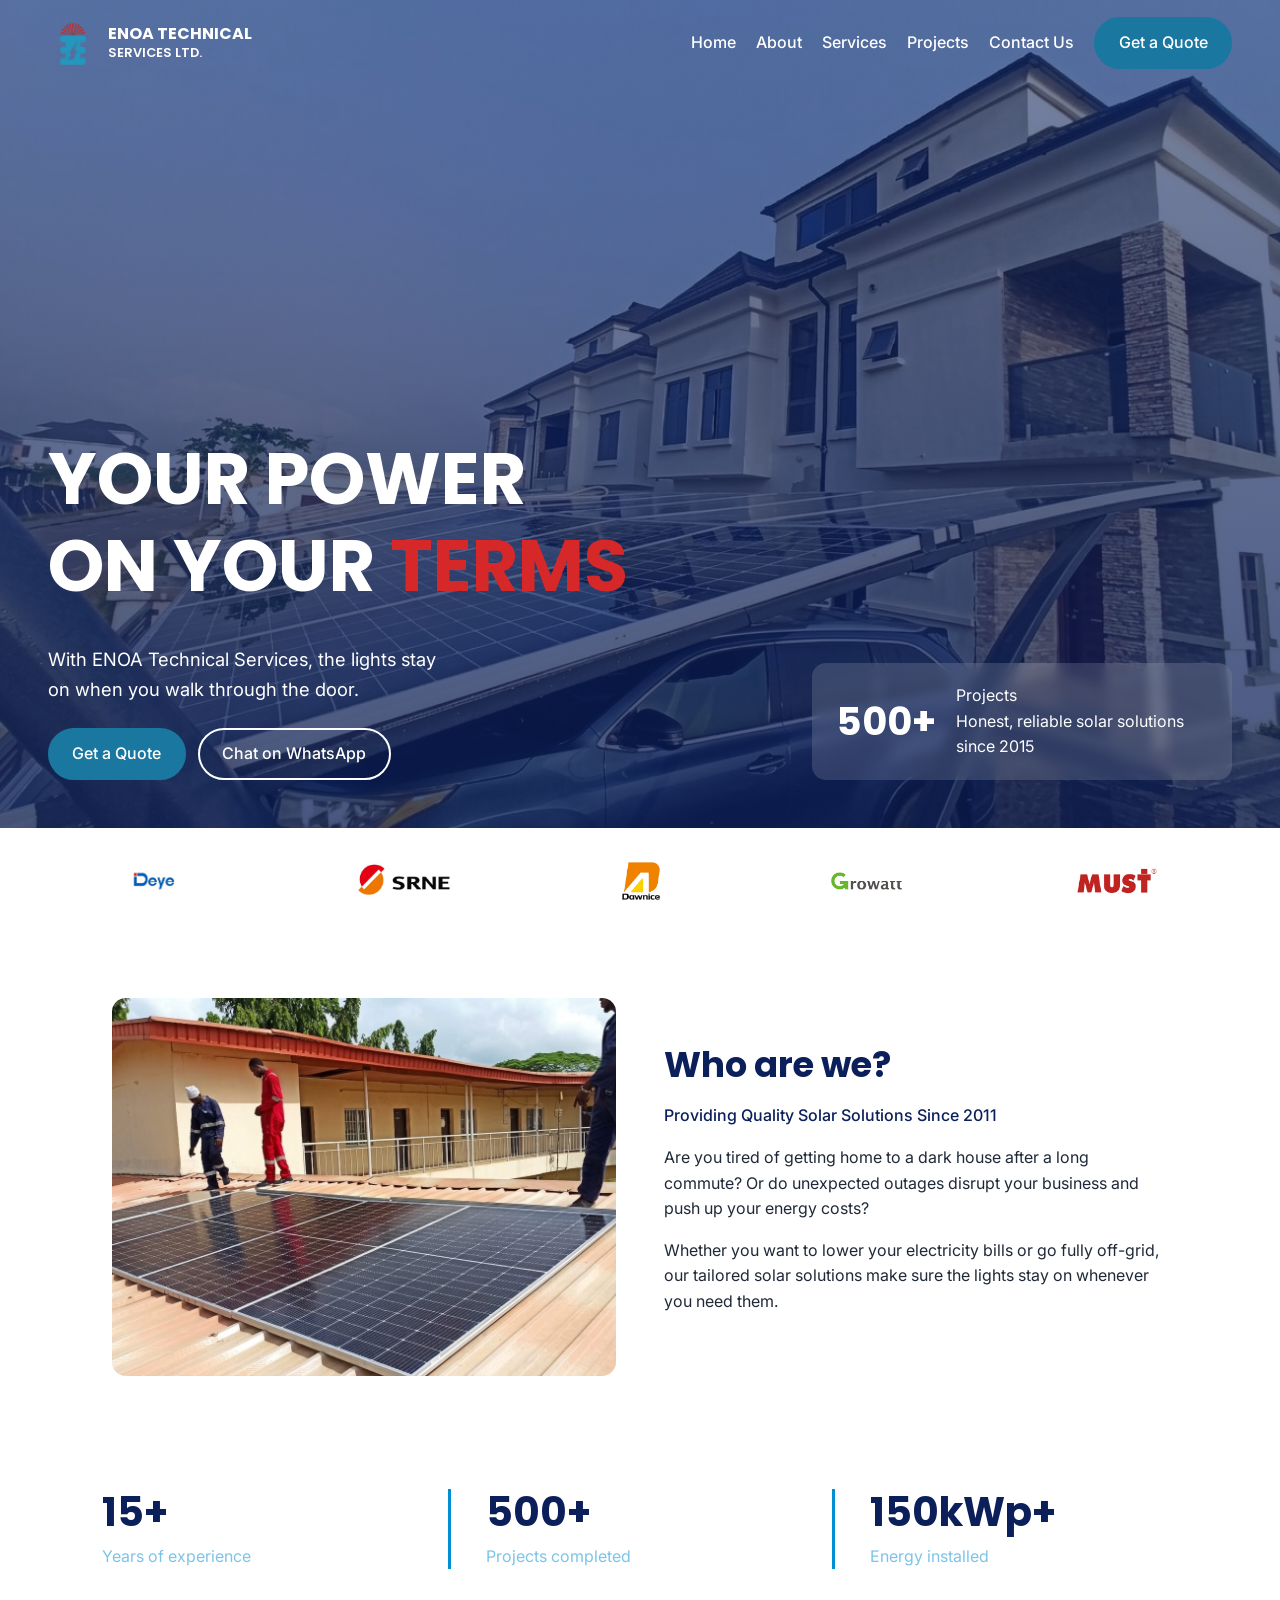
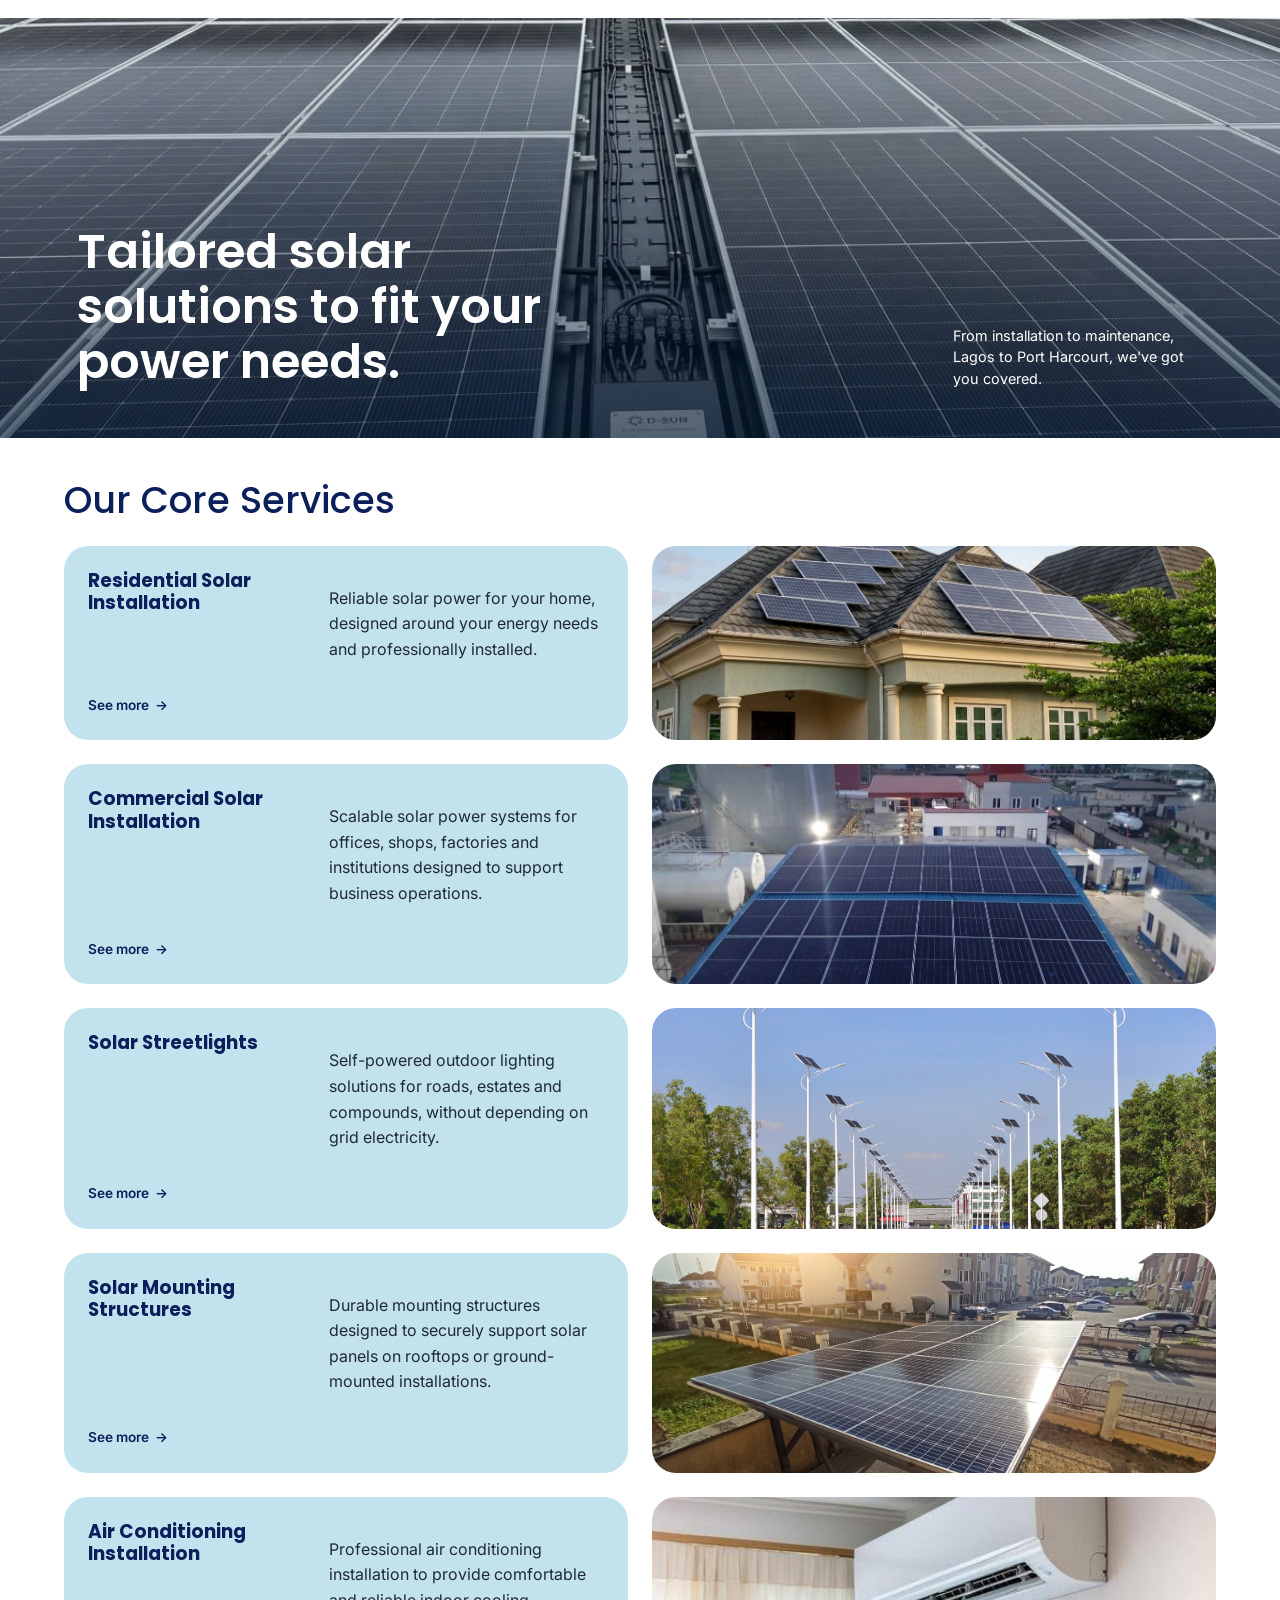
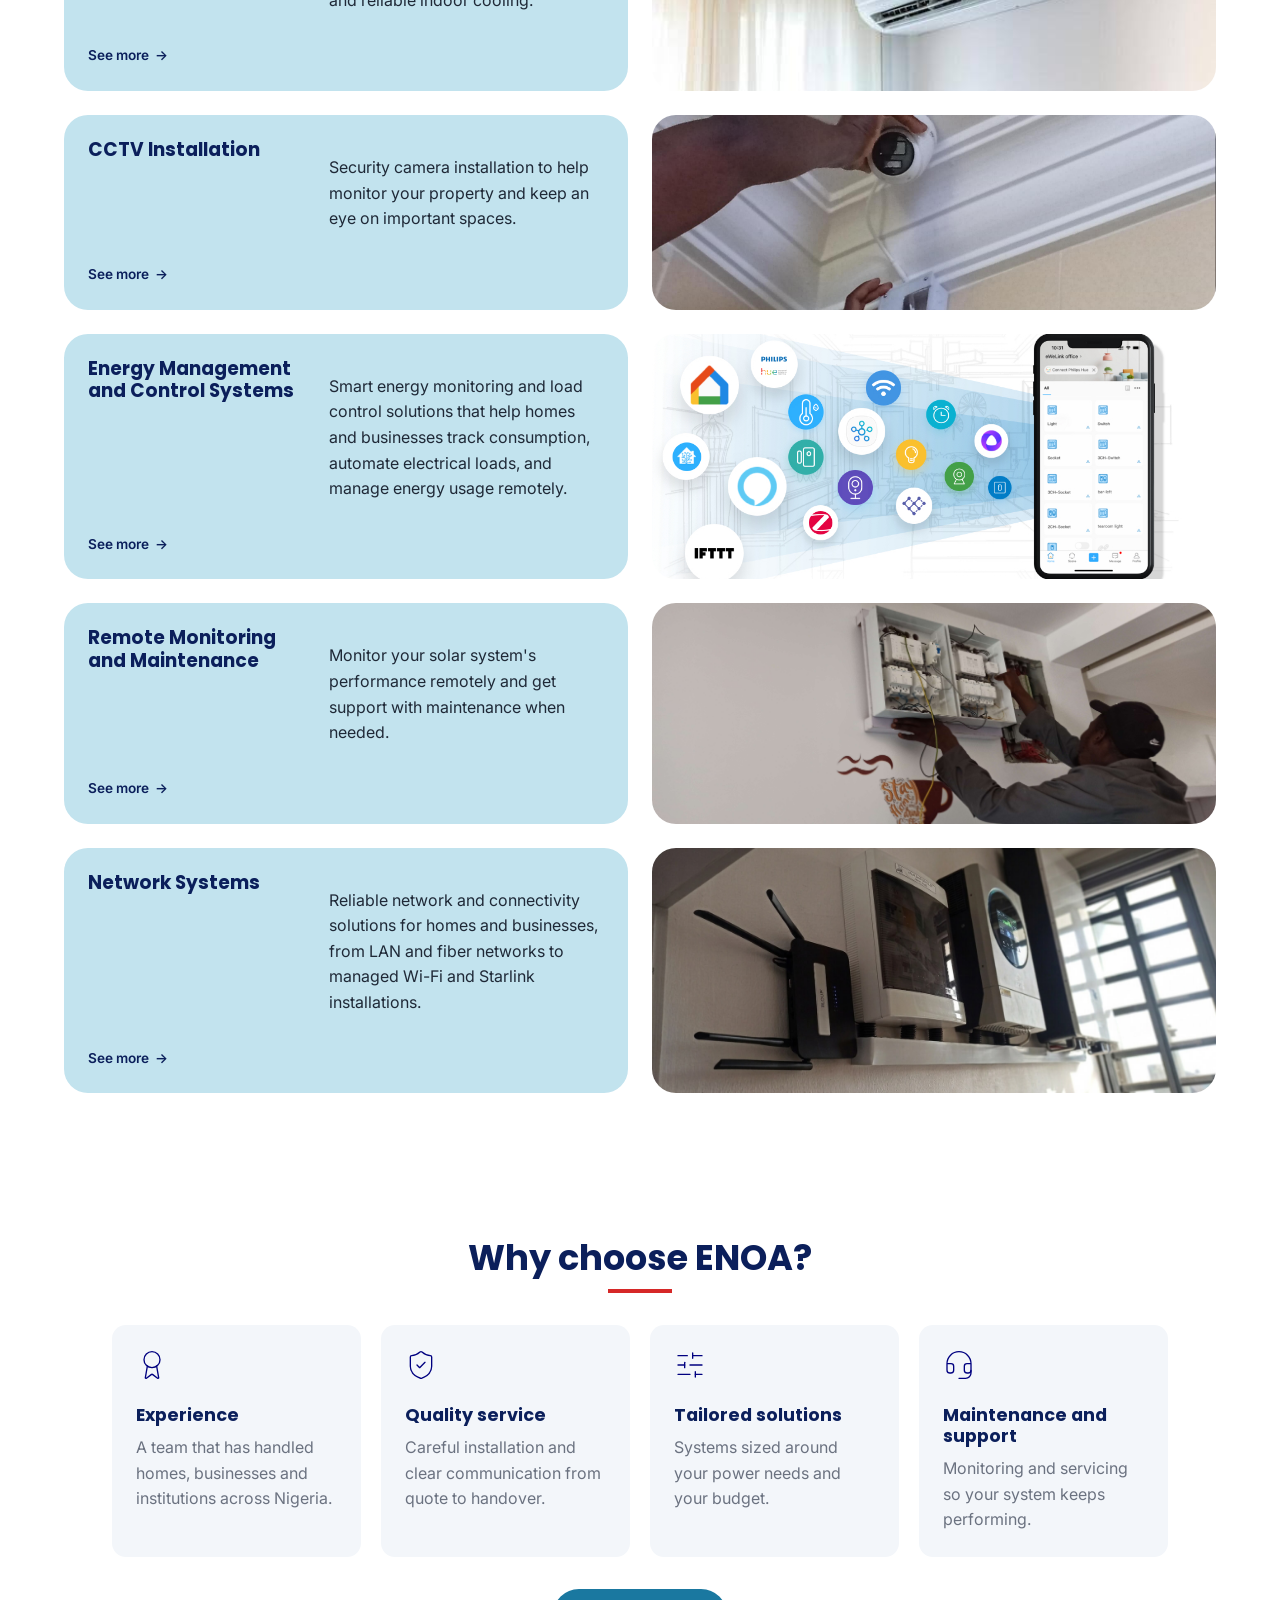
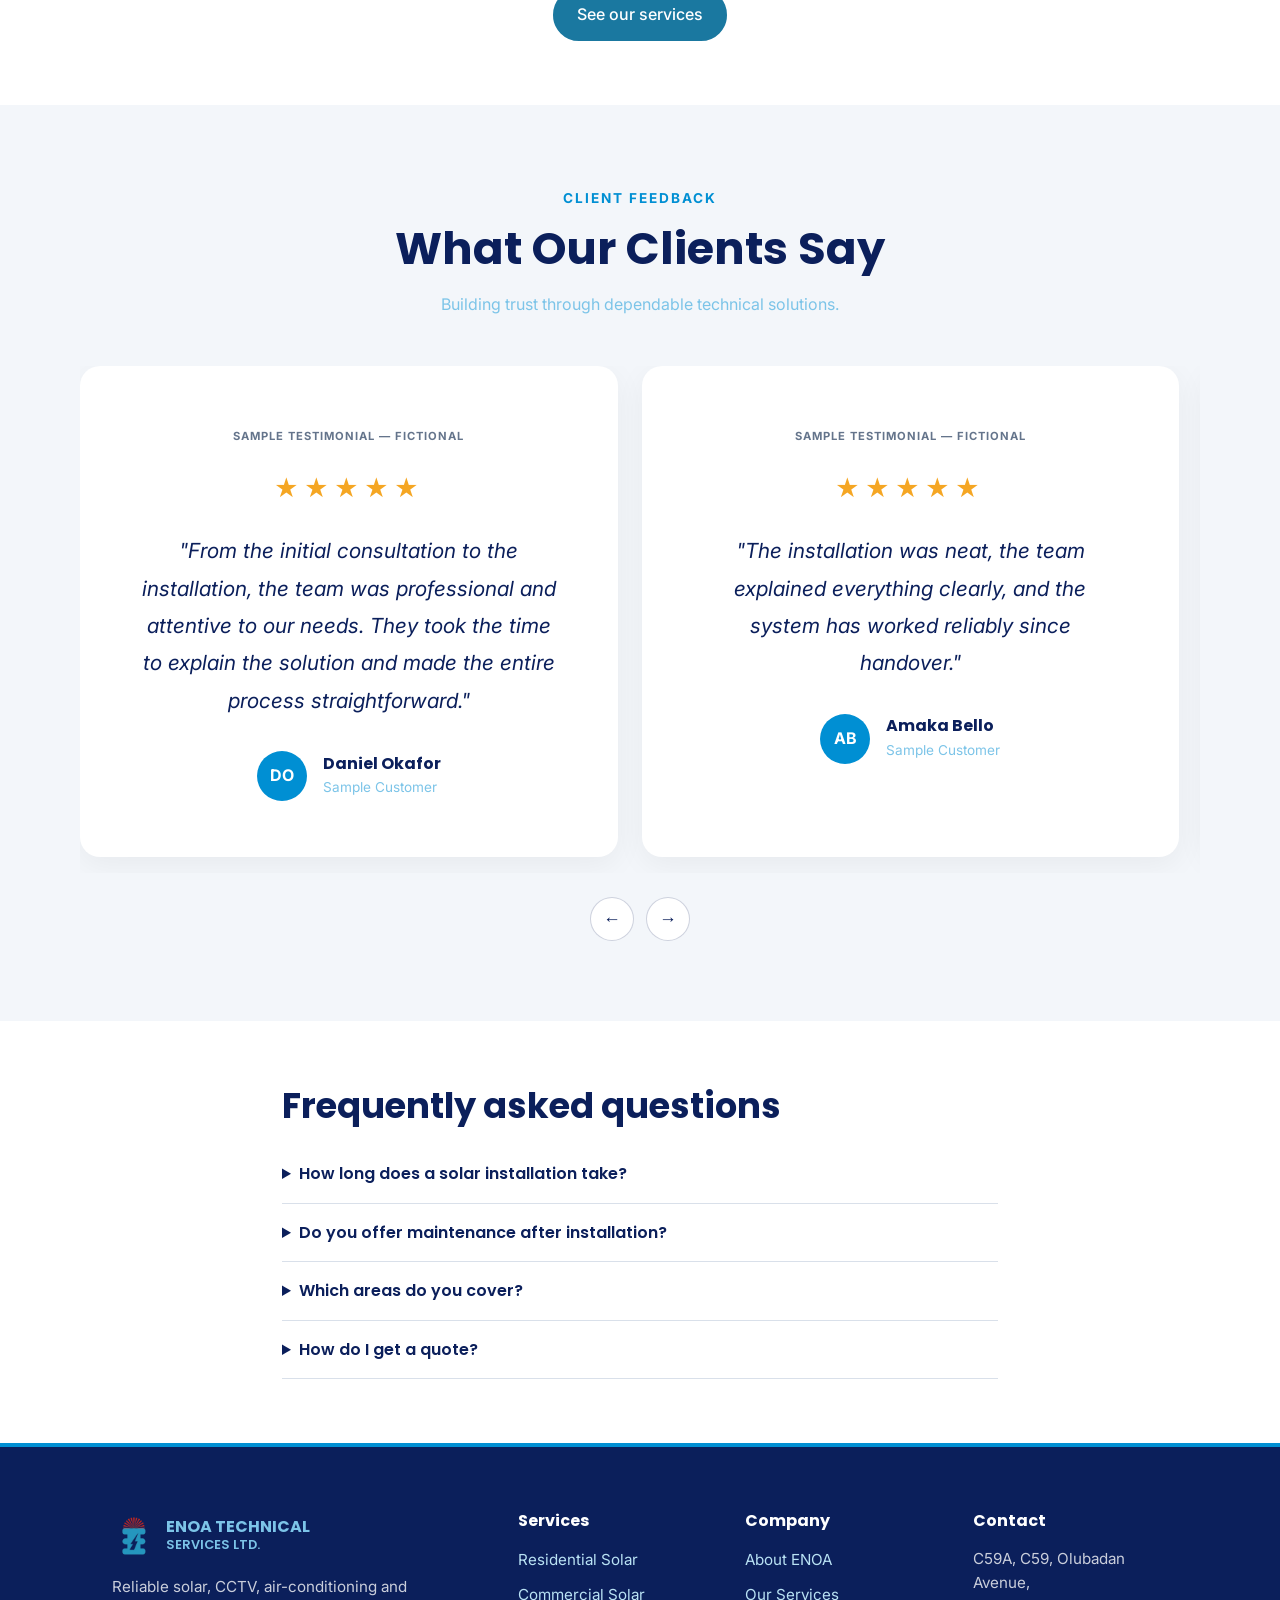
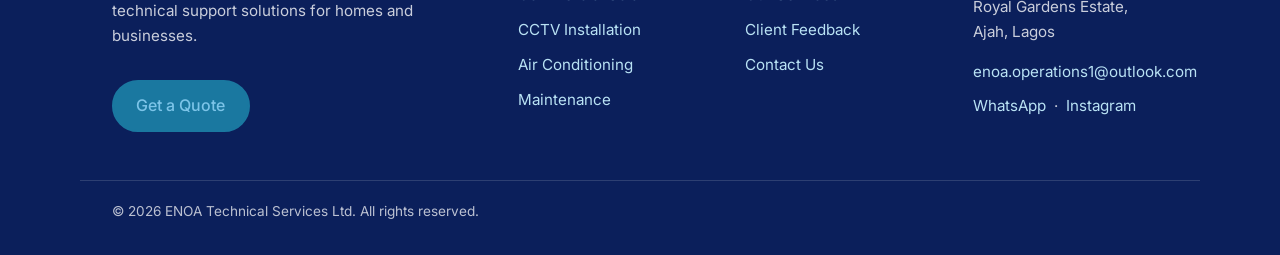
==== commit 885b9f9b: "Add files via upload" ====
--- a/index.html
+++ b/index.html
@@ -16,7 +16,7 @@
     "@context": "https://schema.org",
     "@type": "LocalBusiness",
     "name": "ENOA Technical Services Ltd",
-    "url": "https://YOUR-DOMAIN.com",
+    "url": "https://enoatechnicalservices.com",
     "telephone": "+234-XXX-XXX-XXXX",
     "address": {
       "@type": "PostalAddress",
@@ -53,9 +53,10 @@
         &times;
       </button>
 
-      <a href="index.html">Home</a>
+      <a href="index.html" aria-current="page">Home</a>
       <a href="index.html#about">About</a>
       <a href="services.html">Services</a>
+      <a href="projects.html">Projects</a>
       <a href="contact.html">Contact Us</a>
       <a class="btn" href="contact.html">Get a Quote</a>
 
@@ -69,7 +70,7 @@
         <p>With ENOA Technical Services, the lights stay on when you walk through the door.</p>
         <div class="hero-actions">
           <a class="btn" href="contact.html">Get a Quote</a>
-          <a class="btn btn-outline" href="https://wa.me/234XXXXXXXXXX">Chat on WhatsApp</a>
+          <a class="btn btn-outline" href="https://wa.me/+2348122875177">Chat on WhatsApp</a>
         </div>
       </div>
       <!-- CONFIRM: project count and the year the company started -->
@@ -95,7 +96,7 @@
       <div class="about-text">
         <h2>Who are we?</h2>
         <!-- CONFIRM: replace this claim with something factual -->
-        <p class="kicker">Providing Quality Solar Solutions Since XXXX</p>
+        <p class="kicker">Providing Quality Solar Solutions Since 2011</p>
         <p>Are you tired of getting home to a dark house after a long commute? Or do unexpected outages disrupt your business and push up your energy costs?</p>
         <p>Whether you want to lower your electricity bills or go fully off-grid, our tailored solar solutions make sure the lights stay on whenever you need them.</p>
       </div>
@@ -141,6 +142,10 @@
                     Reliable solar power for your home, designed around
                     your energy needs and professionally installed.
                 </p>
+                <a class="card-link" href="services.html#residential-solar">
+                   See more
+                  <span aria-hidden="true">→</span>
+                </a>
                 </div>
 
                 <div class="service-image">
@@ -152,25 +157,29 @@
                 </div>
             </article>
 
-      <!-- Commercial Solar -->
-      <article class="service-item">
-        <div class="service-description">
-          <h3>Commercial Solar Installation</h3>
-          <p>
-            Scalable solar power systems for offices, shops,
-            factories and institutions designed to support
-            business operations.
-          </p>
-        </div>
-
-        <div class="service-image">
-          <img
-            src="images/Commercial-solar-installation.jpg"
-            alt="Large commercial solar panel installation"
-            loading="lazy"
-          >
-        </div>
-      </article>
+            <!-- Commercial Solar -->
+            <article class="service-item">
+              <div class="service-description">
+                <h3>Commercial Solar Installation</h3>
+                <p>
+                  Scalable solar power systems for offices, shops,
+                  factories and institutions designed to support
+                  business operations.
+                </p>
+                <a class="card-link" href="services.html#commercial-solar">
+                  See more
+                  <span aria-hidden="true">→</span>
+                </a>
+              </div>
+
+              <div class="service-image">
+                <img
+                  src="images/Commercial-solar-installation.jpg"
+                  alt="Large commercial solar panel installation"
+                  loading="lazy"
+                >
+              </div>
+            </article>
 
       <!-- Solar Streetlights -->
       <article class="service-item">
@@ -181,6 +190,10 @@
             estates and compounds, without depending on
             grid electricity.
           </p>
+          <a class="card-link" href="services.html#solar-streetlights">
+            See more
+            <span aria-hidden="true">→</span>
+          </a>
         </div>
 
         <div class="service-image">
@@ -201,6 +214,10 @@
             support solar panels on rooftops or ground-mounted
             installations.
           </p>
+          <a class="card-link" href="services.html#mounting-structures">
+            See more
+            <span aria-hidden="true">→</span>
+          </a>
         </div>
 
         <div class="service-image">
@@ -220,6 +237,10 @@
             Professional air conditioning installation to
             provide comfortable and reliable indoor cooling.
           </p>
+          <a class="card-link" href="services.html#air-conditioning">
+            See more
+            <span aria-hidden="true">→</span>
+          </a>
         </div>
 
         <div class="service-image">
@@ -239,12 +260,38 @@
             Security camera installation to help monitor
             your property and keep an eye on important spaces.
           </p>
+          <a class="card-link" href="services.html#cctv">
+            See more
+            <span aria-hidden="true">→</span>
+          </a>
         </div>
 
         <div class="service-image">
           <img
             src="images/CCTV-installation.jpg"
             alt="Installed CCTV security cameras"
+            loading="lazy"
+          >
+        </div>
+      </article>
+      
+      <!-- Energy Management and Control Systems-->
+      <article class="service-item">
+        <div class="service-description">
+          <h3>Energy Management and Control Systems</h3>
+          <p>
+            Smart energy monitoring and load control solutions that help homes and businesses track consumption, automate electrical loads, and manage energy usage remotely.
+          </p>
+          <a class="card-link" href="services.html#energy-management">
+            See more
+            <span aria-hidden="true">→</span>
+          </a>
+        </div>
+
+        <div class="service-image">
+          <img
+            src="images/eWeLink-Camera-Plan.webp"
+            alt="eWeLink energy management interface"
             loading="lazy"
           >
         </div>
@@ -258,26 +305,32 @@
             Monitor your solar system's performance remotely
             and get support with maintenance when needed.
           </p>
+          <a class="card-link" href="services.html#monitoring-maintenance">
+            See more
+            <span aria-hidden="true">→</span>
+          </a>
         </div>
 
         <div class="service-image">
           <img
-            src="images/eWeLink-Camera-Plan.webp"
+            src="images/remote-monitoring.jpg"
             alt="Solar system remote monitoring interface"
             loading="lazy"
           >
         </div>
       </article>
 
-      <!-- Internet Installation -->
+      <!-- Network Systems -->
       <article class="service-item">
         <div class="service-description">
-          <h3>Internet Installation</h3>
+          <h3>Network Systems</h3>
           <p>
-            Internet connectivity solutions and installations
-            designed to provide reliable access for homes
-            and businesses.
+            Reliable network and connectivity solutions for homes and businesses, from LAN and fiber networks to managed Wi-Fi and Starlink installations.
           </p>
+          <a class="card-link" href="services.html#network-systems">
+            See more
+            <span aria-hidden="true">→</span>
+          </a>  
         </div>
 
         <div class="service-image">
@@ -597,11 +650,11 @@
         </address>
 
         <p>
-          <a href="mailto:admin@YOUR-DOMAIN.com">admin@YOUR-DOMAIN.com</a>
+          <a href="mailto:enoa.operations1@outlook.com">enoa.operations1@outlook.com</a>
         </p>
 
         <p class="footer-social">
-          <a href="https://wa.me/234XXXXXXXXXX">WhatsApp</a>
+          <a href="https://wa.me/+2348122875177">WhatsApp</a>
           <span aria-hidden="true">·</span>
           <a href="https://instagram.com/enoatechnicalservices">Instagram</a>
         </p>
--- a/styles.css
+++ b/styles.css
@@ -623,6 +623,38 @@
   transform: scale(1.04);
 }
 
+.card-link {
+  display: inline-flex;
+  align-items: center;
+  gap: .4rem;
+  margin-top: auto;
+  color: var(--navy);
+  font-size: .85rem;
+  font-weight: 600;
+  text-decoration: none;
+  transition: color .2s, transform .2s;
+}
+
+.card-link span {
+  transition: transform .2s;
+}
+
+.card-link:hover {
+  color: var(--blue);
+}
+
+.card-link:hover span {
+  transform: translateX(4px);
+}.service-description {
+  align-content: start;
+}
+
+.service-description .card-link {
+  align-self: start;
+  justify-self: start;
+}
+
+
 
 /* =========================================
    Testimonials
@@ -1139,6 +1171,95 @@
   justify-content: center;
 }
 
+.project-card__link {
+  display: block;
+  color: inherit;
+  text-decoration: none;
+}
+
+.project-card__link:hover .project-card__cta span,
+.project-card__link:focus-visible .project-card__cta span {
+  transform: translateX(4px);
+}
+
+.project-card__cta {
+  display: inline-flex;
+  align-items: center;
+  gap: .4rem;
+  margin-top: .75rem;
+  color: var(--navy);
+  font-size: .85rem;
+  font-weight: 600;
+}
+
+.project-card__cta span {
+  transition: transform .2s;
+}
+
+.project-card__link:hover .project-card__cta {
+  color: var(--blue);
+}
+
+.project-card__link:focus-visible {
+  outline: 3px solid var(--red);
+  outline-offset: 3px;
+}
+
+.project-card__image-link {
+  display: block;
+}
+
+.project-card__image-link img {
+  transition: transform .3s ease;
+}
+
+.project-card__image-link:hover img,
+.project-card__image-link:focus-visible img {
+  transform: scale(1.03);
+}
+
+.project-card__link {
+  display: inline-flex;
+  align-items: center;
+  gap: .35rem;
+  margin-top: .75rem;
+  color: var(--navy);
+  font-size: .82rem;
+  font-weight: 600;
+  text-decoration: none;
+  transition: color .2s;
+}
+
+.project-card__link span {
+  transition: transform .2s;
+}
+
+.project-card__link:hover {
+  color: var(--blue);
+}
+
+.project-card__link:hover span {
+  transform: translateX(4px);
+}
+
+.project-card__image-link:focus-visible,
+.project-card__link:focus-visible {
+  outline: 3px solid var(--red);
+  outline-offset: 3px;
+}
+
+.project-card__image-link {
+  display: block;
+  aspect-ratio: 16 / 9;
+  overflow: hidden;
+}
+
+.project-card__image-link img {
+  width: 100%;
+  height: 100%;
+  object-fit: cover;
+  display: block;
+}
 
 /* =========================================
    Contact / request-a-quote page
@@ -1930,4 +2051,980 @@
     flex-direction: column;
     align-items: flex-start;
   }
+}
+
+/* =========================================
+   Projects hub
+========================================= */
+
+.projects-hero {
+  display: flex;
+  align-items: flex-end;
+  min-height: clamp(380px, 50vh, 520px);
+  padding: 7rem clamp(1.5rem, 6vw, 5rem) 4rem;
+  background:
+    linear-gradient(90deg, rgba(11, 31, 91, .94), rgba(11, 31, 91, .72) 55%, rgba(11, 31, 91, .35)),
+    var(--navy);
+  color: var(--white);
+}
+
+.projects-hero__content {
+  width: min(100%, 760px);
+}
+
+.projects-hero h1 {
+  margin-bottom: 1rem;
+  color: var(--white);
+  font-size: clamp(2.4rem, 6vw, 4rem);
+  letter-spacing: -.035em;
+}
+
+.projects-hero p {
+  max-width: 620px;
+  color: rgba(255, 255, 255, .88);
+  font-size: clamp(1rem, 2vw, 1.15rem);
+}
+
+.projects-section {
+  padding-top: 3rem;
+}
+
+.project-filters {
+  display: flex;
+  flex-wrap: wrap;
+  gap: .6rem;
+  margin-bottom: 2.5rem;
+}
+
+.filter-button {
+  padding: .55rem 1rem;
+  border: 1px solid var(--border);
+  border-radius: 999px;
+  background: var(--white);
+  color: var(--navy);
+  font-family: var(--font-body);
+  font-size: .85rem;
+  font-weight: 600;
+  cursor: pointer;
+  transition: background .2s, color .2s, border-color .2s;
+}
+
+.filter-button:hover {
+  border-color: var(--blue);
+  background: var(--light);
+}
+
+.filter-button.is-active {
+  border-color: var(--navy);
+  background: var(--navy);
+  color: var(--white);
+}
+
+.projects-empty {
+  margin: 2rem 0 0;
+  color: var(--muted);
+  text-align: center;
+}
+
+.projects-cta {
+  padding: 4.5rem var(--gutter);
+  background:
+    linear-gradient(100deg, rgba(11, 31, 91, .96), rgba(11, 31, 91, .82)),
+    url("images/hero-background-img.jpeg") center / cover no-repeat;
+  color: var(--white);
+  text-align: center;
+}
+
+.projects-cta__content {
+  width: min(100%, 700px);
+  margin: auto;
+}
+
+.projects-cta h2 {
+  color: var(--white);
+  font-size: clamp(1.8rem, 4vw, 2.6rem);
+}
+
+.projects-cta p {
+  margin-bottom: 1.75rem;
+  color: rgba(255, 255, 255, .82);
+}
+
+
+/* =========================================
+   Project case-study pages
+========================================= */
+
+.project-hero {
+  display: flex;
+  align-items: flex-end;
+  min-height: clamp(380px, 52vh, 540px);
+  padding: 7rem clamp(1.5rem, 6vw, 5rem) 4rem;
+  background:
+    linear-gradient(90deg, rgba(11, 31, 91, .94), rgba(11, 31, 91, .72) 55%, rgba(11, 31, 91, .35)),
+    var(--navy);
+  color: var(--white);
+}
+
+.project-hero__content {
+  width: min(100%, 760px);
+}
+
+.back-link {
+  display: inline-block;
+  margin-bottom: 1.5rem;
+  color: var(--link-on-dark);
+  text-decoration: none;
+  font-weight: 600;
+}
+
+.back-link:hover {
+  color: var(--white);
+}
+
+.project-hero h1 {
+  margin-bottom: .75rem;
+  color: var(--white);
+  font-size: clamp(2.2rem, 5vw, 3.5rem);
+  letter-spacing: -.03em;
+}
+
+.project-meta {
+  margin: 0;
+  color: rgba(255, 255, 255, .82);
+  font-size: .95rem;
+}
+
+.project-case__intro {
+  max-width: 720px;
+  margin-bottom: 2.5rem;
+}
+
+.project-case__intro h2 {
+  margin-bottom: 1rem;
+}
+
+.project-case__intro p {
+  margin: 0;
+  color: var(--muted);
+}
+
+.project-case__details {
+  display: grid;
+  grid-template-columns: repeat(auto-fit, minmax(280px, 1fr));
+  gap: 1.5rem;
+}
+
+.project-case__details > div {
+  padding: 1.5rem;
+  background: var(--light);
+  border-radius: var(--radius);
+}
+
+.project-case__details h3 {
+  margin-bottom: 1rem;
+  font-size: 1.05rem;
+}
+
+.project-case__details ul {
+  margin: 0;
+  padding-left: 1.25rem;
+  color: var(--muted);
+}
+
+.project-case__details dl {
+  margin: 0;
+}
+
+.project-case__details dt {
+  margin-bottom: .2rem;
+  color: var(--navy);
+  font-weight: 600;
+  font-size: .85rem;
+}
+
+.project-case__details dd {
+  margin: 0 0 1rem;
+  color: var(--muted);
+}
+
+.gallery-grid {
+  display: grid;
+  grid-template-columns: repeat(2, minmax(0, 1fr));
+  gap: 1rem;
+}
+
+.gallery-item {
+  margin: 0;
+  overflow: hidden;
+  border-radius: var(--radius);
+  background: #DCE4EC;
+}
+
+.gallery-item img {
+  display: block;
+  width: 100%;
+  height: 100%;
+  object-fit: cover;
+  transition: transform .4s ease;
+}
+
+.gallery-item:hover img {
+  transform: scale(1.03);
+}
+
+.gallery-item--large {
+  grid-column: 1 / -1;
+  aspect-ratio: 16 / 9;
+}
+
+.gallery-item:not(.gallery-item--large) {
+  aspect-ratio: 4 / 3;
+}
+
+.project-outcome {
+  max-width: 780px;
+}
+
+.project-outcome p {
+  margin-bottom: 1.75rem;
+  color: var(--muted);
+}
+
+@media (max-width: 700px) {
+  .gallery-grid {
+    grid-template-columns: 1fr;
+  }
+
+  .projects-hero,
+  .project-hero {
+    min-height: 480px;
+    padding-top: 6rem;
+    padding-bottom: 3rem;
+  }
+}
+
+/* =========================================
+   Individual service pages
+========================================= */
+
+.service-hero {
+  position: relative;
+  isolation: isolate;
+  display: flex;
+  align-items: flex-end;
+  min-height: clamp(430px, 60vh, 620px);
+  padding: 7rem clamp(1.5rem, 6vw, 5rem) 5rem;
+  overflow: hidden;
+  background:
+    linear-gradient(
+      90deg,
+      rgba(11, 31, 91, .94),
+      rgba(11, 31, 91, .76) 55%,
+      rgba(11, 31, 91, .35)
+    ),
+    var(--navy);
+  color: var(--white);
+}
+
+.service-hero__content {
+  width: min(100%, 760px);
+}
+
+.service-hero .section-label {
+  color: var(--link-on-dark);
+}
+
+.service-hero h1 {
+  max-width: 720px;
+  margin-bottom: 1rem;
+  color: var(--white);
+  font-size: clamp(2.4rem, 6vw, 4.25rem);
+  letter-spacing: -.035em;
+}
+
+.service-hero p {
+  max-width: 610px;
+  color: rgba(255, 255, 255, .9);
+  font-size: clamp(1rem, 2vw, 1.15rem);
+}
+
+.service-hero .hero-actions {
+  margin-top: 1.75rem;
+}
+
+
+/* Service overview */
+
+.service-overview {
+  display: grid;
+  grid-template-columns: minmax(0, 1.1fr) minmax(0, .9fr);
+  gap: clamp(2rem, 5vw, 4rem);
+  align-items: center;
+}
+
+.service-overview__content h2 {
+  margin-bottom: 1rem;
+}
+
+.service-overview__content p {
+  max-width: 620px;
+  margin-bottom: 1.5rem;
+  color: var(--muted);
+}
+
+.service-inclusions {
+  margin: 0;
+  padding: 0;
+  list-style: none;
+  display: grid;
+  gap: .75rem;
+}
+
+.service-inclusions li {
+  position: relative;
+  padding-left: 1.75rem;
+  color: var(--text);
+}
+
+.service-inclusions li::before {
+  content: "✓";
+  position: absolute;
+  left: 0;
+  top: 0;
+  color: var(--blue-bright);
+  font-weight: 700;
+}
+
+.service-overview__image img {
+  width: 100%;
+  aspect-ratio: 4 / 3;
+  object-fit: cover;
+  border-radius: var(--radius-large);
+}
+
+
+/* Service process */
+
+.service-process__steps {
+  display: grid;
+  grid-template-columns: repeat(auto-fit, minmax(220px, 1fr));
+  gap: 1.25rem;
+  margin: 2rem 0 0;
+  padding: 0;
+  list-style: none;
+  counter-reset: service-step;
+}
+
+.service-process__steps li {
+  position: relative;
+  padding: 1.5rem;
+  background: var(--light);
+  border-radius: var(--radius);
+  counter-increment: service-step;
+}
+
+.service-process__steps li::before {
+  content: counter(service-step);
+  display: grid;
+  place-items: center;
+  width: 2.25rem;
+  height: 2.25rem;
+  margin-bottom: 1rem;
+  border-radius: 50%;
+  background: var(--navy);
+  color: var(--white);
+  font-family: var(--font-heading);
+  font-weight: 600;
+}
+
+.service-process__steps h3 {
+  margin-bottom: .5rem;
+  font-size: 1.05rem;
+}
+
+.service-process__steps p {
+  margin: 0;
+  color: var(--muted);
+  font-size: .95rem;
+}
+
+
+/* Service projects */
+
+.service-projects__heading {
+  max-width: 650px;
+  margin-bottom: 2rem;
+}
+
+.service-projects__heading h2 {
+  margin: .5rem 0 .75rem;
+}
+
+.service-projects__heading p {
+  margin: 0;
+  color: var(--muted);
+}
+
+.project-grid {
+  display: grid;
+  grid-template-columns: repeat(auto-fit, minmax(280px, 1fr));
+  gap: 1.25rem;
+}
+
+.project-card {
+  overflow: hidden;
+  border: 1px solid var(--border);
+  border-radius: var(--radius);
+  background: var(--white);
+  transition: transform .25s, box-shadow .25s;
+}
+
+.project-card:hover {
+  transform: translateY(-4px);
+  box-shadow: 0 18px 42px rgba(11, 31, 91, .15);
+}
+
+.project-card > img {
+  width: 100%;
+  aspect-ratio: 16 / 9;
+  object-fit: cover;
+  background: #DCE4EC;
+}
+
+.project-card__body {
+  padding: 1rem 1.1rem 1.2rem;
+}
+
+.project-card__type {
+  display: inline-block;
+  margin-bottom: .45rem;
+  color: var(--blue);
+  font-size: .72rem;
+  font-weight: 700;
+  letter-spacing: .08em;
+  text-transform: uppercase;
+}
+
+.project-card__body h3 {
+  margin: 0 0 .4rem;
+  font-size: 1.05rem;
+}
+
+.project-card__body p {
+  margin: 0;
+  color: var(--muted);
+  font-size: .9rem;
+}
+
+
+/* Service FAQ */
+
+.service-faq {
+  max-width: 780px;
+}
+
+.service-faq details {
+  border-bottom: 1px solid var(--border);
+  padding: 1rem 0;
+}
+
+.service-faq summary {
+  cursor: pointer;
+  font-family: var(--font-heading);
+  font-weight: 600;
+  color: var(--navy);
+}
+
+.service-faq details p {
+  margin: .75rem 0 0;
+  color: var(--muted);
+}
+
+
+/* Service CTA */
+
+.service-cta {
+  padding: 4.5rem var(--gutter);
+  background:
+    linear-gradient(100deg, rgba(11, 31, 91, .96), rgba(11, 31, 91, .82)),
+    url("images/hero-background-img.jpeg") center / cover no-repeat;
+  color: var(--white);
+  text-align: center;
+}
+
+.service-cta__content {
+  width: min(100%, 700px);
+  margin: auto;
+}
+
+.service-cta h2 {
+  color: var(--white);
+  font-size: clamp(1.8rem, 4vw, 2.6rem);
+}
+
+.service-cta p {
+  margin-bottom: 1.75rem;
+  color: rgba(255, 255, 255, .82);
+}
+
+
+/* Responsive service pages */
+
+@media (max-width: 900px) {
+  .service-overview {
+    grid-template-columns: 1fr;
+  }
+
+  .service-overview__image {
+    order: -1;
+  }
+}
+
+@media (max-width: 600px) {
+  .service-hero {
+    min-height: 500px;
+    padding-top: 6rem;
+    padding-bottom: 3.5rem;
+  }
+
+  .service-hero .hero-actions {
+    flex-direction: column;
+    align-items: stretch;
+  }
+
+  .service-hero .hero-actions .btn {
+    width: 100%;
+    text-align: center;
+  }
+
+  .service-cta {
+    padding-block: 3.5rem;
+  }
+}
+
+/* =========================================
+   ENOA Projects hub
+   Scoped to avoid changing other pages
+========================================= */
+
+.projects-page {
+  background: var(--white);
+}
+
+/* Hero */
+
+.projects-page .projects-hero {
+  display: flex;
+  align-items: flex-end;
+  min-height: clamp(360px, 52vh, 540px);
+  padding: 9rem var(--gutter) 4rem;
+  background:
+    linear-gradient(
+      90deg,
+      rgba(11, 31, 91, .96),
+      rgba(11, 31, 91, .78) 60%,
+      rgba(11, 31, 91, .5)
+    ),
+    url("images/Hero-background-img.jpg") center / cover no-repeat;
+  color: var(--white);
+}
+
+.projects-page .projects-hero__content {
+  width: min(100%, var(--max));
+  margin-inline: auto;
+}
+
+.projects-page .projects-eyebrow {
+  margin: 0 0 .75rem;
+  color: var(--blue);
+  font-size: .75rem;
+  font-weight: 700;
+  letter-spacing: .12em;
+  text-transform: uppercase;
+}
+
+.projects-page .projects-hero .projects-eyebrow,
+.projects-page .projects-cta .projects-eyebrow {
+  color: var(--link-on-dark);
+}
+
+.projects-page .projects-hero h1 {
+  max-width: 780px;
+  margin: 0 0 1rem;
+  color: var(--white);
+  font-size: clamp(2.3rem, 5.5vw, 4rem);
+  letter-spacing: -.035em;
+}
+
+.projects-page .projects-hero__content > p:not(.projects-eyebrow) {
+  max-width: 620px;
+  margin: 0 0 1.75rem;
+  color: rgba(255, 255, 255, .88);
+  font-size: clamp(1rem, 2vw, 1.12rem);
+}
+
+/* Category navigation */
+
+.projects-page .projects-directory {
+  padding: 1rem var(--gutter);
+  border-bottom: 1px solid var(--border);
+  background: var(--white);
+}
+
+.projects-page .projects-directory__inner {
+  display: flex;
+  gap: .65rem;
+  width: min(100%, var(--max));
+  margin-inline: auto;
+  overflow-x: auto;
+  padding: .25rem .2rem .5rem;
+  scrollbar-width: thin;
+}
+
+.projects-page .projects-directory a {
+  flex: 0 0 auto;
+  padding: .65rem 1rem;
+  border: 1px solid var(--border);
+  border-radius: 999px;
+  color: var(--navy);
+  background: var(--white);
+  font-size: .85rem;
+  font-weight: 600;
+  text-decoration: none;
+  white-space: nowrap;
+  transition:
+    color .2s ease,
+    background .2s ease,
+    border-color .2s ease;
+}
+
+.projects-page .projects-directory a:hover {
+  border-color: var(--navy);
+  background: var(--navy);
+  color: var(--white);
+}
+
+/* Catalogue and category headings */
+
+.projects-page .projects-catalogue {
+  padding: 0 var(--gutter) 5rem;
+  background: var(--light);
+}
+
+.projects-page .projects-category {
+  width: min(100%, var(--max));
+  margin-inline: auto;
+  padding-top: 4rem;
+  scroll-margin-top: 2rem;
+}
+
+.projects-page .projects-category__heading {
+  display: flex;
+  align-items: flex-end;
+  justify-content: space-between;
+  gap: 2rem;
+  margin-bottom: 1.75rem;
+}
+
+.projects-page .projects-category__heading h2 {
+  max-width: 650px;
+  margin: 0;
+  font-size: clamp(1.6rem, 3vw, 2.2rem);
+}
+
+.projects-page .projects-category__heading > p {
+  max-width: 280px;
+  margin: 0;
+  color: var(--muted);
+  font-size: .93rem;
+}
+
+/* Grid */
+
+.projects-page .projects-hub-grid {
+  display: grid;
+  grid-template-columns: repeat(2, minmax(0, 1fr));
+  align-items: stretch;
+  gap: 1.75rem;
+}
+
+/* Cards */
+
+.projects-page .project-card {
+  display: flex;
+  flex-direction: column;
+  min-width: 0;
+  height: 100%;
+  overflow: hidden;
+  border: 1px solid var(--border);
+  border-radius: var(--radius-large);
+  background: var(--white);
+  box-shadow: 0 5px 20px rgba(11, 31, 91, .04);
+  transition:
+    transform .25s ease,
+    box-shadow .25s ease;
+}
+
+.projects-page .project-card:hover {
+  transform: translateY(-3px);
+  box-shadow: 0 16px 36px rgba(11, 31, 91, .1);
+}
+
+/* Image and overlay badge */
+
+.projects-page .project-card__media {
+  position: relative;
+  flex: 0 0 auto;
+  aspect-ratio: 16 / 10;
+  overflow: hidden;
+  background: #DCE4EC;
+}
+
+.projects-page .project-card__media img {
+  display: block;
+  width: 100%;
+  height: 100%;
+  object-fit: cover;
+  object-position: center;
+}
+
+.projects-page .project-card__media--top img {
+  object-position: center top;
+}
+
+.projects-page .project-card__badge {
+  position: absolute;
+  top: 1rem;
+  left: 1rem;
+  max-width: calc(100% - 2rem);
+  padding: .45rem .75rem;
+  border: 1px solid rgba(255, 255, 255, .2);
+  border-radius: 999px;
+  background: rgba(11, 31, 91, .92);
+  color: var(--white);
+  font-size: .65rem;
+  font-weight: 700;
+  letter-spacing: .06em;
+  line-height: 1.4;
+  text-transform: uppercase;
+}
+
+/* Card content */
+
+.projects-page .project-card__body {
+  display: flex;
+  flex: 1;
+  flex-direction: column;
+  padding: clamp(1.2rem, 3vw, 1.75rem);
+}
+
+.projects-page .project-card__body h3 {
+  margin: 0 0 .6rem;
+  color: var(--navy);
+  font-family: var(--font-heading);
+  font-size: clamp(1.1rem, 2vw, 1.3rem);
+  font-weight: 600;
+  line-height: 1.4;
+}
+
+.projects-page .project-card__body .project-card__location {
+  margin: 0 0 1rem;
+  color: var(--blue);
+  font-size: .82rem;
+  font-weight: 600;
+  line-height: 1.6;
+}
+
+.projects-page .project-card__body .project-card__summary {
+  margin: 0 0 1.5rem;
+  color: var(--muted);
+  font-size: .93rem;
+  line-height: 1.8;
+}
+
+/* Specifications */
+
+.projects-page .project-card__specs {
+  display: grid;
+  grid-template-columns: repeat(2, minmax(0, 1fr));
+  gap: .75rem;
+  margin: auto 0 0;
+  padding: 1.2rem 0 0;
+  border-top: 1px solid var(--border);
+}
+
+.projects-page .project-card__specs > div {
+  display: flex;
+  flex-direction: column;
+  min-width: 0;
+  gap: .4rem;
+  padding-inline: .5rem;
+  text-align: center;
+}
+
+.projects-page .project-card__specs > div + div {
+  border-left: 1px solid var(--border);
+}
+
+.projects-page .project-card__specs dt {
+  color: var(--muted);
+  font-size: .64rem;
+  font-weight: 500;
+  letter-spacing: .07em;
+  line-height: 1.6;
+  text-transform: uppercase;
+}
+
+.projects-page .project-card__specs dd {
+  order: -1;
+  margin: 0;
+  color: var(--navy);
+  font-family: var(--font-heading);
+  font-size: clamp(.9rem, 1.8vw, 1.1rem);
+  font-weight: 600;
+  line-height: 1.45;
+  overflow-wrap: anywhere;
+}
+
+/* Optional third specification */
+
+.projects-page .project-card__specs--three {
+  grid-template-columns: repeat(3, minmax(0, 1fr));
+}
+
+/* Future case-study link */
+
+.projects-page .project-card__link {
+  display: inline-flex;
+  align-items: center;
+  align-self: flex-start;
+  gap: .5rem;
+  margin-top: 1.25rem;
+  color: var(--blue);
+  font-size: .88rem;
+  font-weight: 700;
+  text-decoration: none;
+}
+
+.projects-page .project-card__link span {
+  transition: transform .2s ease;
+}
+
+.projects-page .project-card__link:hover {
+  color: var(--navy);
+}
+
+.projects-page .project-card__link:hover span {
+  transform: translateX(4px);
+}
+
+/* Enquiry section */
+
+.projects-page .projects-cta {
+  padding: 4.5rem var(--gutter);
+  background: var(--navy);
+  color: var(--white);
+  text-align: center;
+}
+
+.projects-page .projects-cta__content {
+  width: min(100%, 700px);
+  margin-inline: auto;
+}
+
+.projects-page .projects-cta h2 {
+  margin-bottom: 1rem;
+  color: var(--white);
+  font-size: clamp(1.8rem, 4vw, 2.6rem);
+}
+
+.projects-page .projects-cta p:not(.projects-eyebrow) {
+  margin: 0 0 1.75rem;
+  color: rgba(255, 255, 255, .85);
+}
+
+/* Current navigation item */
+
+.projects-page .site-header .main-nav a[aria-current="page"] {
+  text-decoration: none;
+  text-decoration-thickness: 2px;
+  text-underline-offset: .4em;
+}
+
+/* Responsive */
+
+@media (max-width: 850px) {
+  .projects-page .projects-category__heading {
+    align-items: flex-start;
+    flex-direction: column;
+    gap: .75rem;
+  }
+
+  .projects-page .projects-category__heading > p {
+    max-width: 600px;
+  }
+}
+
+@media (max-width: 700px) {
+  .projects-page .projects-hub-grid {
+    grid-template-columns: minmax(0, 1fr);
+    gap: 1.5rem;
+  }
+
+  .projects-page .projects-hero {
+    min-height: 440px;
+    padding-top: 9rem;
+    padding-bottom: 3rem;
+  }
+
+  .projects-page .projects-category {
+    padding-top: 3rem;
+  }
+
+  .projects-page .projects-catalogue {
+    padding-bottom: 3.5rem;
+  }
+
+  .projects-page .projects-cta {
+    padding-block: 3.5rem;
+  }
+}
+
+/* Reduced motion */
+
+@media (prefers-reduced-motion: reduce) {
+  .projects-page {
+    scroll-behavior: auto;
+  }
+
+  .projects-page .project-card,
+  .projects-page .project-card__link span,
+  .projects-page .projects-directory a {
+    transition: none;
+  }
+}
+
+/* Core services: match image height to description card */
+
+@media (min-width: 769px) {
+  .service-item {
+    align-items: stretch;
+  }
+
+  .service-item .service-image {
+    position: relative;
+    align-self: stretch;
+    height: auto;
+    min-height: 160px;
+  }
+
+  .service-item .service-image img {
+    position: absolute;
+    inset: 0;
+    width: 100%;
+    height: 100%;
+    min-height: 0;
+    object-fit: cover;
+  }
 }
